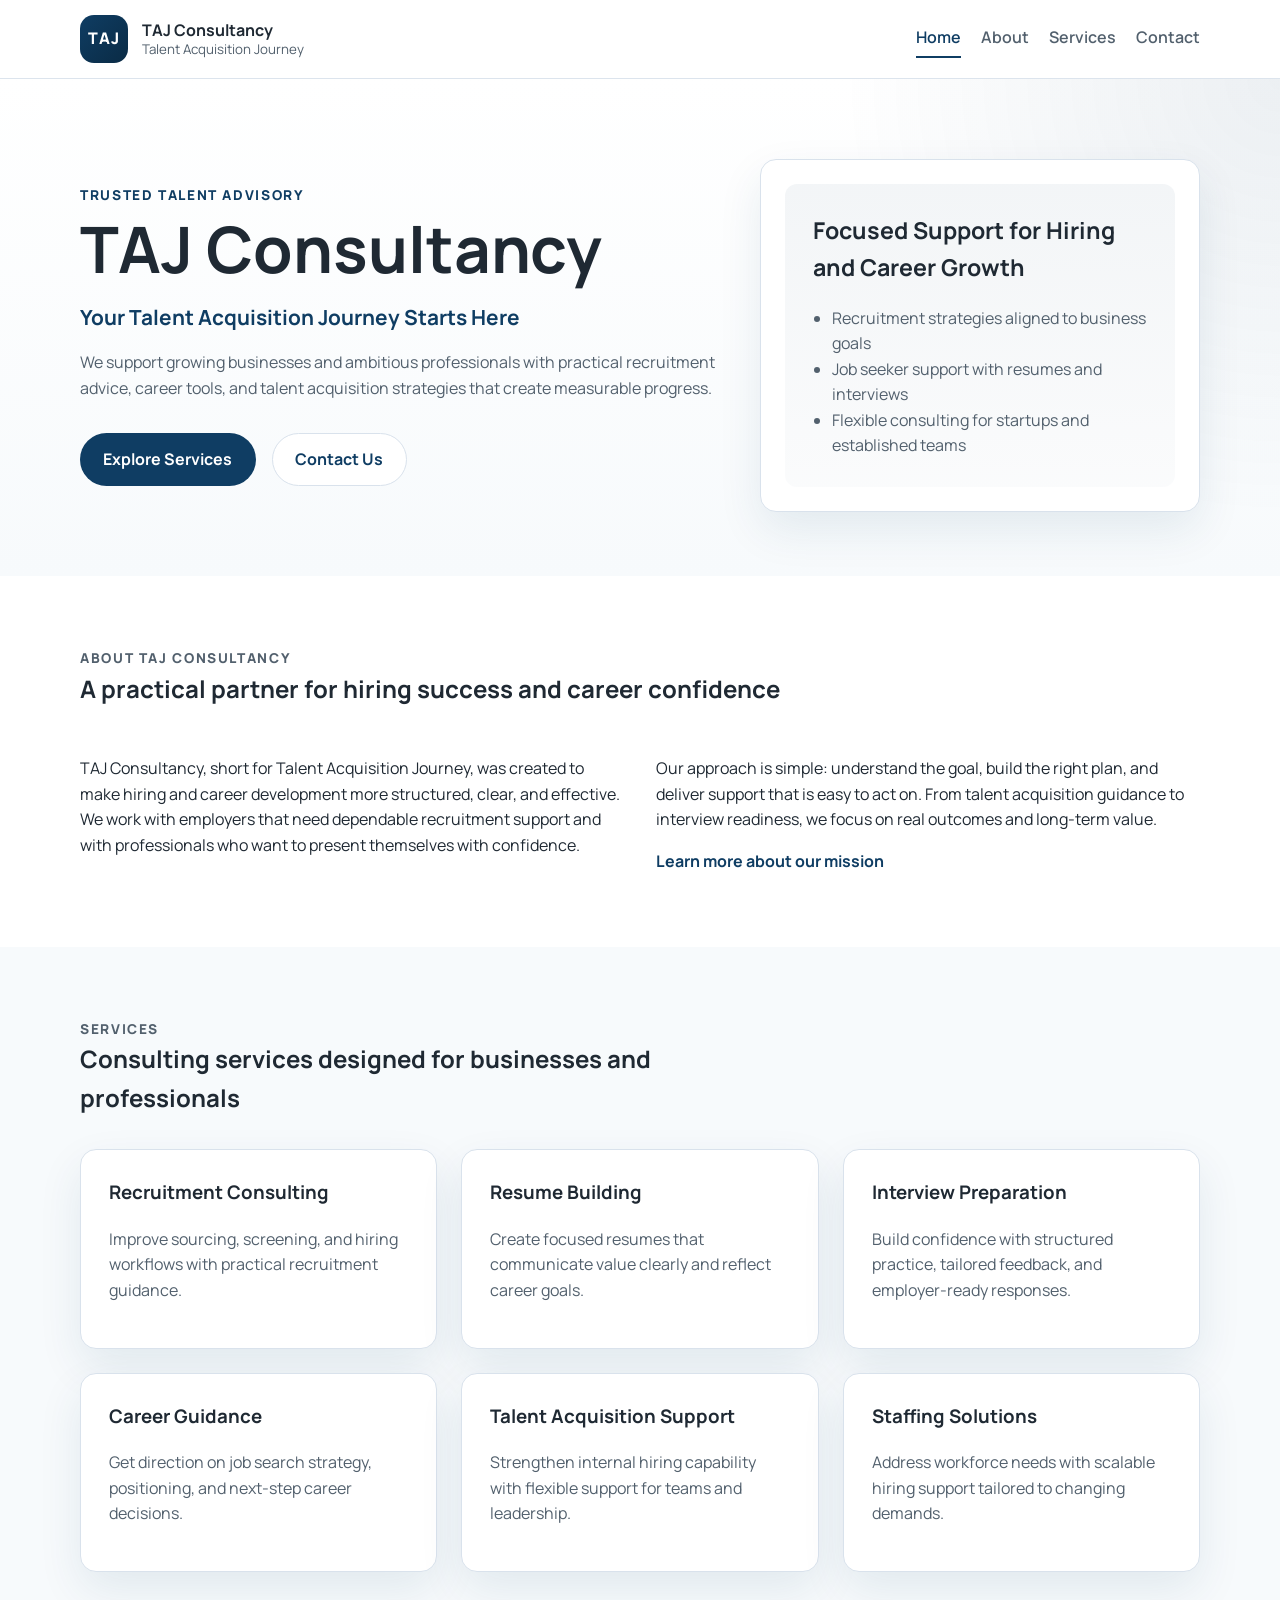
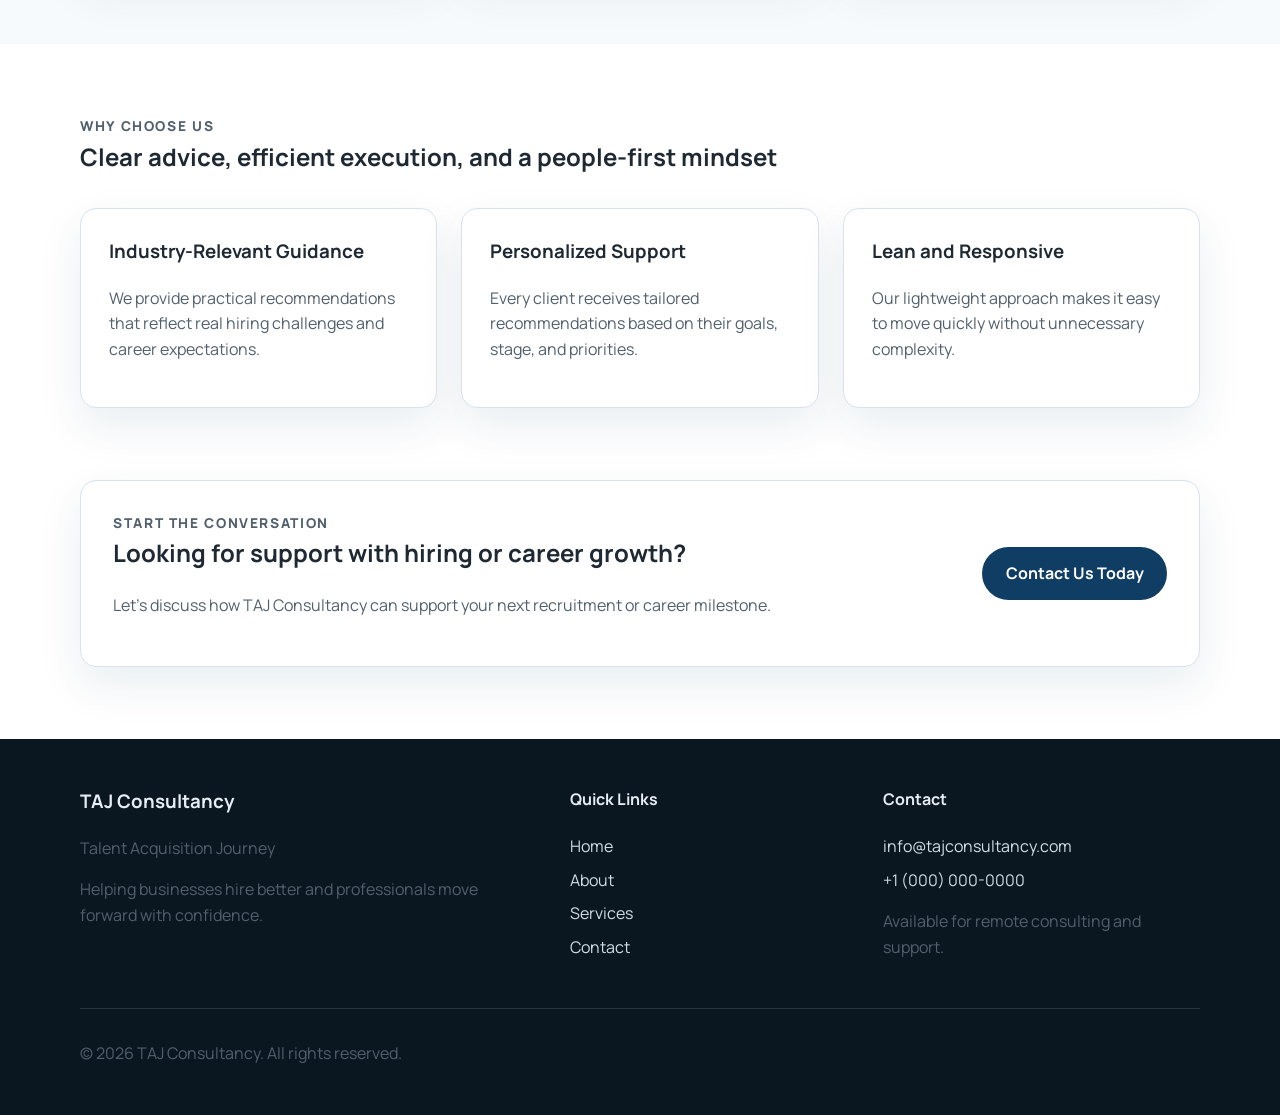
==== index.html @ 0a46c1c1 "Add TAJ Consultancy website" ====
<!DOCTYPE html>
<html lang="en">
<head>
  <meta charset="UTF-8">
  <meta name="viewport" content="width=device-width, initial-scale=1.0">
  <title>TAJ Consultancy | Talent Acquisition Journey</title>
  <meta name="description" content="TAJ Consultancy helps businesses and professionals move forward with recruitment consulting, resume building, interview preparation, career guidance, and staffing support.">
  <meta property="og:title" content="TAJ Consultancy | Talent Acquisition Journey">
  <meta property="og:description" content="Professional talent acquisition and career consulting services for employers and job seekers.">
  <meta property="og:type" content="website">
  <meta property="og:url" content="https://example.com/">
  <meta property="og:image" content="assets/images/og-image.svg">
  <link rel="icon" type="image/svg+xml" href="assets/images/favicon.svg">
  <link rel="preconnect" href="https://fonts.googleapis.com">
  <link rel="preconnect" href="https://fonts.gstatic.com" crossorigin>
  <link href="https://fonts.googleapis.com/css2?family=Manrope:wght@400;500;600;700;800&display=swap" rel="stylesheet">
  <link rel="stylesheet" href="css/style.css">
</head>
<body>
  <header class="site-header">
    <div class="container nav-wrapper">
      <a class="brand" href="index.html" aria-label="TAJ Consultancy home">
        <span class="brand-mark">TAJ</span>
        <span class="brand-text">
          <strong>TAJ Consultancy</strong>
          <small>Talent Acquisition Journey</small>
        </span>
      </a>

      <button class="nav-toggle" id="navToggle" aria-expanded="false" aria-controls="siteNav" aria-label="Open navigation">
        <span></span>
        <span></span>
        <span></span>
      </button>

      <nav class="site-nav" id="siteNav">
        <a class="active" href="index.html">Home</a>
        <a href="about.html">About</a>
        <a href="services.html">Services</a>
        <a href="contact.html">Contact</a>
      </nav>
    </div>
  </header>

  <main>
    <section class="hero-section">
      <div class="container hero-grid">
        <div class="hero-content">
          <p class="section-label">Trusted Talent Advisory</p>
          <h1>TAJ Consultancy</h1>
          <p class="hero-subtitle">Your Talent Acquisition Journey Starts Here</p>
          <p class="hero-text">
            We support growing businesses and ambitious professionals with practical recruitment advice, career tools, and talent acquisition strategies that create measurable progress.
          </p>
          <div class="hero-actions">
            <a class="btn btn-primary" href="services.html">Explore Services</a>
            <a class="btn btn-secondary" href="contact.html">Contact Us</a>
          </div>
        </div>

        <div class="hero-card">
          <div class="hero-card-inner">
            <h2>Focused Support for Hiring and Career Growth</h2>
            <ul class="feature-list">
              <li>Recruitment strategies aligned to business goals</li>
              <li>Job seeker support with resumes and interviews</li>
              <li>Flexible consulting for startups and established teams</li>
            </ul>
          </div>
        </div>
      </div>
    </section>

    <section class="section">
      <div class="container">
        <div class="section-heading">
          <p class="section-label">About TAJ Consultancy</p>
          <h2>A practical partner for hiring success and career confidence</h2>
        </div>
        <div class="two-column">
          <div>
            <p>
              TAJ Consultancy, short for Talent Acquisition Journey, was created to make hiring and career development more structured, clear, and effective. We work with employers that need dependable recruitment support and with professionals who want to present themselves with confidence.
            </p>
          </div>
          <div>
            <p>
              Our approach is simple: understand the goal, build the right plan, and deliver support that is easy to act on. From talent acquisition guidance to interview readiness, we focus on real outcomes and long-term value.
            </p>
            <a class="text-link" href="about.html">Learn more about our mission</a>
          </div>
        </div>
      </div>
    </section>

    <section class="section section-alt">
      <div class="container">
        <div class="section-heading">
          <p class="section-label">Services</p>
          <h2>Consulting services designed for businesses and professionals</h2>
        </div>
        <div class="card-grid">
          <article class="service-card">
            <h3>Recruitment Consulting</h3>
            <p>Improve sourcing, screening, and hiring workflows with practical recruitment guidance.</p>
          </article>
          <article class="service-card">
            <h3>Resume Building</h3>
            <p>Create focused resumes that communicate value clearly and reflect career goals.</p>
          </article>
          <article class="service-card">
            <h3>Interview Preparation</h3>
            <p>Build confidence with structured practice, tailored feedback, and employer-ready responses.</p>
          </article>
          <article class="service-card">
            <h3>Career Guidance</h3>
            <p>Get direction on job search strategy, positioning, and next-step career decisions.</p>
          </article>
          <article class="service-card">
            <h3>Talent Acquisition Support</h3>
            <p>Strengthen internal hiring capability with flexible support for teams and leadership.</p>
          </article>
          <article class="service-card">
            <h3>Staffing Solutions</h3>
            <p>Address workforce needs with scalable hiring support tailored to changing demands.</p>
          </article>
        </div>
      </div>
    </section>

    <section class="section">
      <div class="container">
        <div class="section-heading">
          <p class="section-label">Why Choose Us</p>
          <h2>Clear advice, efficient execution, and a people-first mindset</h2>
        </div>
        <div class="reasons-grid">
          <article class="reason-card">
            <h3>Industry-Relevant Guidance</h3>
            <p>We provide practical recommendations that reflect real hiring challenges and career expectations.</p>
          </article>
          <article class="reason-card">
            <h3>Personalized Support</h3>
            <p>Every client receives tailored recommendations based on their goals, stage, and priorities.</p>
          </article>
          <article class="reason-card">
            <h3>Lean and Responsive</h3>
            <p>Our lightweight approach makes it easy to move quickly without unnecessary complexity.</p>
          </article>
        </div>
      </div>
    </section>

    <section class="section cta-section">
      <div class="container cta-box">
        <div>
          <p class="section-label">Start the Conversation</p>
          <h2>Looking for support with hiring or career growth?</h2>
          <p>Let’s discuss how TAJ Consultancy can support your next recruitment or career milestone.</p>
        </div>
        <a class="btn btn-primary" href="contact.html">Contact Us Today</a>
      </div>
    </section>
  </main>

  <footer class="site-footer">
    <div class="container footer-grid">
      <div>
        <h3>TAJ Consultancy</h3>
        <p>Talent Acquisition Journey</p>
        <p>Helping businesses hire better and professionals move forward with confidence.</p>
      </div>
      <div>
        <h4>Quick Links</h4>
        <a href="index.html">Home</a>
        <a href="about.html">About</a>
        <a href="services.html">Services</a>
        <a href="contact.html">Contact</a>
      </div>
      <div>
        <h4>Contact</h4>
        <a href="mailto:info@tajconsultancy.com">info@tajconsultancy.com</a>
        <a href="tel:+10000000000">+1 (000) 000-0000</a>
        <p>Available for remote consulting and support.</p>
      </div>
    </div>
    <div class="container footer-bottom">
      <p>&copy; 2026 TAJ Consultancy. All rights reserved.</p>
    </div>
  </footer>

  <script src="js/script.js"></script>
</body>
</html>
---- css/style.css ----
:root {
  --color-primary: #0f3d63;
  --color-primary-dark: #0a2b45;
  --color-accent: #e8f1f8;
  --color-text: #1f2933;
  --color-text-soft: #52606d;
  --color-border: #d9e2ec;
  --color-surface: #ffffff;
  --color-surface-alt: #f7fafc;
  --color-footer: #0b1720;
  --shadow-soft: 0 18px 45px rgba(15, 61, 99, 0.09);
  --radius-md: 16px;
  --radius-sm: 10px;
  --container-width: 1120px;
}

*,
*::before,
*::after {
  box-sizing: border-box;
}

html {
  scroll-behavior: smooth;
}

body {
  margin: 0;
  font-family: "Manrope", sans-serif;
  color: var(--color-text);
  background: var(--color-surface);
  line-height: 1.6;
}

img {
  max-width: 100%;
  display: block;
}

a {
  color: inherit;
  text-decoration: none;
}

button,
input,
select,
textarea {
  font: inherit;
}

.container {
  width: min(100% - 2rem, var(--container-width));
  margin: 0 auto;
}

.site-header {
  position: sticky;
  top: 0;
  z-index: 1000;
  background: rgba(255, 255, 255, 0.96);
  backdrop-filter: blur(10px);
  border-bottom: 1px solid rgba(217, 226, 236, 0.9);
}

.nav-wrapper {
  display: flex;
  align-items: center;
  justify-content: space-between;
  min-height: 78px;
  gap: 1rem;
}

.brand {
  display: inline-flex;
  align-items: center;
  gap: 0.875rem;
}

.brand-mark {
  display: grid;
  place-items: center;
  width: 48px;
  height: 48px;
  border-radius: 14px;
  background: linear-gradient(135deg, var(--color-primary), var(--color-primary-dark));
  color: #fff;
  font-weight: 800;
  letter-spacing: 0.08em;
}

.brand-text {
  display: flex;
  flex-direction: column;
  line-height: 1.2;
}

.brand-text strong {
  font-size: 1rem;
}

.brand-text small {
  color: var(--color-text-soft);
}

.site-nav {
  display: flex;
  align-items: center;
  gap: 1.25rem;
}

.site-nav a {
  color: var(--color-text-soft);
  font-weight: 600;
  padding: 0.35rem 0;
  border-bottom: 2px solid transparent;
  transition: color 0.2s ease, border-color 0.2s ease;
}

.site-nav a:hover,
.site-nav a:focus-visible,
.site-nav a.active {
  color: var(--color-primary);
  border-color: var(--color-primary);
}

.nav-toggle {
  display: none;
  flex-direction: column;
  justify-content: center;
  gap: 4px;
  width: 46px;
  height: 46px;
  padding: 0;
  border: 1px solid var(--color-border);
  border-radius: 12px;
  background: #fff;
  cursor: pointer;
}

.nav-toggle span {
  width: 20px;
  height: 2px;
  margin: 0 auto;
  background: var(--color-primary);
}

.hero-section,
.page-hero {
  background:
    radial-gradient(circle at top right, rgba(15, 61, 99, 0.08), transparent 32%),
    linear-gradient(180deg, #ffffff 0%, #f7fafc 100%);
}

.hero-section {
  padding: 5rem 0 4rem;
}

.hero-grid {
  display: grid;
  grid-template-columns: 1.25fr 0.85fr;
  gap: 2rem;
  align-items: center;
}

.hero-content h1,
.page-hero h1 {
  margin: 0.5rem 0 1rem;
  font-size: clamp(2.25rem, 5vw, 4rem);
  line-height: 1.1;
}

.hero-subtitle {
  margin: 0 0 1rem;
  font-size: 1.3rem;
  font-weight: 700;
  color: var(--color-primary);
}

.hero-text,
.page-hero-text,
.section-heading p,
.content-card p,
.service-card p,
.reason-card p,
.cta-box p,
.site-footer p,
.form-note {
  color: var(--color-text-soft);
}

.hero-actions {
  display: flex;
  flex-wrap: wrap;
  gap: 1rem;
  margin-top: 2rem;
}

.btn {
  display: inline-flex;
  align-items: center;
  justify-content: center;
  min-height: 48px;
  padding: 0.8rem 1.4rem;
  border-radius: 999px;
  border: 1px solid transparent;
  font-weight: 700;
  transition: transform 0.2s ease, box-shadow 0.2s ease, background 0.2s ease;
}

.btn:hover,
.btn:focus-visible {
  transform: translateY(-1px);
  box-shadow: 0 10px 20px rgba(15, 61, 99, 0.12);
}

.btn-primary {
  background: var(--color-primary);
  color: #fff;
}

.btn-primary:hover,
.btn-primary:focus-visible {
  background: var(--color-primary-dark);
}

.btn-secondary {
  border-color: var(--color-border);
  background: #fff;
  color: var(--color-primary);
}

.hero-card,
.content-card,
.service-card,
.reason-card,
.cta-box,
.contact-form {
  background: #fff;
  border: 1px solid var(--color-border);
  border-radius: var(--radius-md);
  box-shadow: var(--shadow-soft);
}

.hero-card {
  padding: 1.5rem;
}

.hero-card-inner {
  padding: 1.75rem;
  border-radius: calc(var(--radius-md) - 4px);
  background: linear-gradient(180deg, rgba(15, 61, 99, 0.05), rgba(15, 61, 99, 0.02));
}

.hero-card h2 {
  margin-top: 0;
  font-size: 1.45rem;
}

.feature-list {
  margin: 1rem 0 0;
  padding-left: 1.2rem;
  color: var(--color-text-soft);
}

.section,
.page-hero {
  padding: 4.5rem 0;
}

.section-alt {
  background: var(--color-surface-alt);
}

.section-heading {
  max-width: 720px;
  margin-bottom: 2rem;
}

.section-heading h2,
.content-card h2,
.service-card h3,
.reason-card h3,
.cta-box h2,
.site-footer h3,
.site-footer h4 {
  margin-top: 0;
}

.section-label {
  margin: 0;
  font-size: 0.85rem;
  font-weight: 800;
  text-transform: uppercase;
  letter-spacing: 0.12em;
  color: var(--color-primary);
}

.two-column,
.contact-layout {
  display: grid;
  grid-template-columns: repeat(2, minmax(0, 1fr));
  gap: 2rem;
}

.card-grid,
.reasons-grid,
.service-detail-grid,
.content-grid {
  display: grid;
  gap: 1.5rem;
}

.card-grid,
.reasons-grid,
.service-detail-grid {
  grid-template-columns: repeat(3, minmax(0, 1fr));
}

.content-grid {
  grid-template-columns: repeat(2, minmax(0, 1fr));
}

.full-span {
  grid-column: 1 / -1;
}

.content-card,
.service-card,
.reason-card,
.contact-form {
  padding: 1.75rem;
}

.text-link {
  color: var(--color-primary);
  font-weight: 700;
}

.cta-section {
  padding-top: 0;
}

.cta-box {
  display: flex;
  align-items: center;
  justify-content: space-between;
  gap: 1.5rem;
  padding: 2rem;
}

.site-footer {
  background: var(--color-footer);
  color: #e5edf5;
  padding-top: 3rem;
}

.footer-grid {
  display: grid;
  grid-template-columns: 1.3fr 0.8fr 0.9fr;
  gap: 2rem;
  padding-bottom: 2rem;
}

.site-footer a {
  display: block;
  color: #d3dde7;
  margin-bottom: 0.5rem;
}

.footer-bottom {
  padding: 1rem 0 2rem;
  border-top: 1px solid rgba(211, 221, 231, 0.15);
}

.contact-list p {
  margin: 0 0 0.75rem;
}

.form-group {
  display: grid;
  gap: 0.45rem;
  margin-bottom: 1rem;
}

.form-group label {
  font-weight: 700;
}

.form-group input,
.form-group select,
.form-group textarea {
  width: 100%;
  padding: 0.85rem 1rem;
  border: 1px solid var(--color-border);
  border-radius: var(--radius-sm);
  background: #fff;
  color: var(--color-text);
}

.form-group input:focus,
.form-group select:focus,
.form-group textarea:focus {
  outline: 2px solid rgba(15, 61, 99, 0.18);
  border-color: var(--color-primary);
}

@media (max-width: 960px) {
  .hero-grid,
  .two-column,
  .contact-layout,
  .card-grid,
  .reasons-grid,
  .service-detail-grid,
  .content-grid,
  .footer-grid,
  .cta-box {
    grid-template-columns: 1fr;
  }

  .cta-box {
    display: grid;
  }
}

@media (max-width: 760px) {
  .nav-toggle {
    display: flex;
  }

  .site-nav {
    position: absolute;
    top: calc(100% + 1px);
    left: 1rem;
    right: 1rem;
    display: none;
    flex-direction: column;
    align-items: flex-start;
    gap: 0.8rem;
    padding: 1rem;
    background: #fff;
    border: 1px solid var(--color-border);
    border-radius: var(--radius-md);
    box-shadow: var(--shadow-soft);
  }

  .site-nav.is-open {
    display: flex;
  }

  .hero-section {
    padding-top: 4rem;
  }

  .section,
  .page-hero {
    padding: 3.5rem 0;
  }
}

@media (max-width: 540px) {
  .container {
    width: min(100% - 1.25rem, var(--container-width));
  }

  .hero-actions {
    flex-direction: column;
  }

  .btn {
    width: 100%;
  }
}
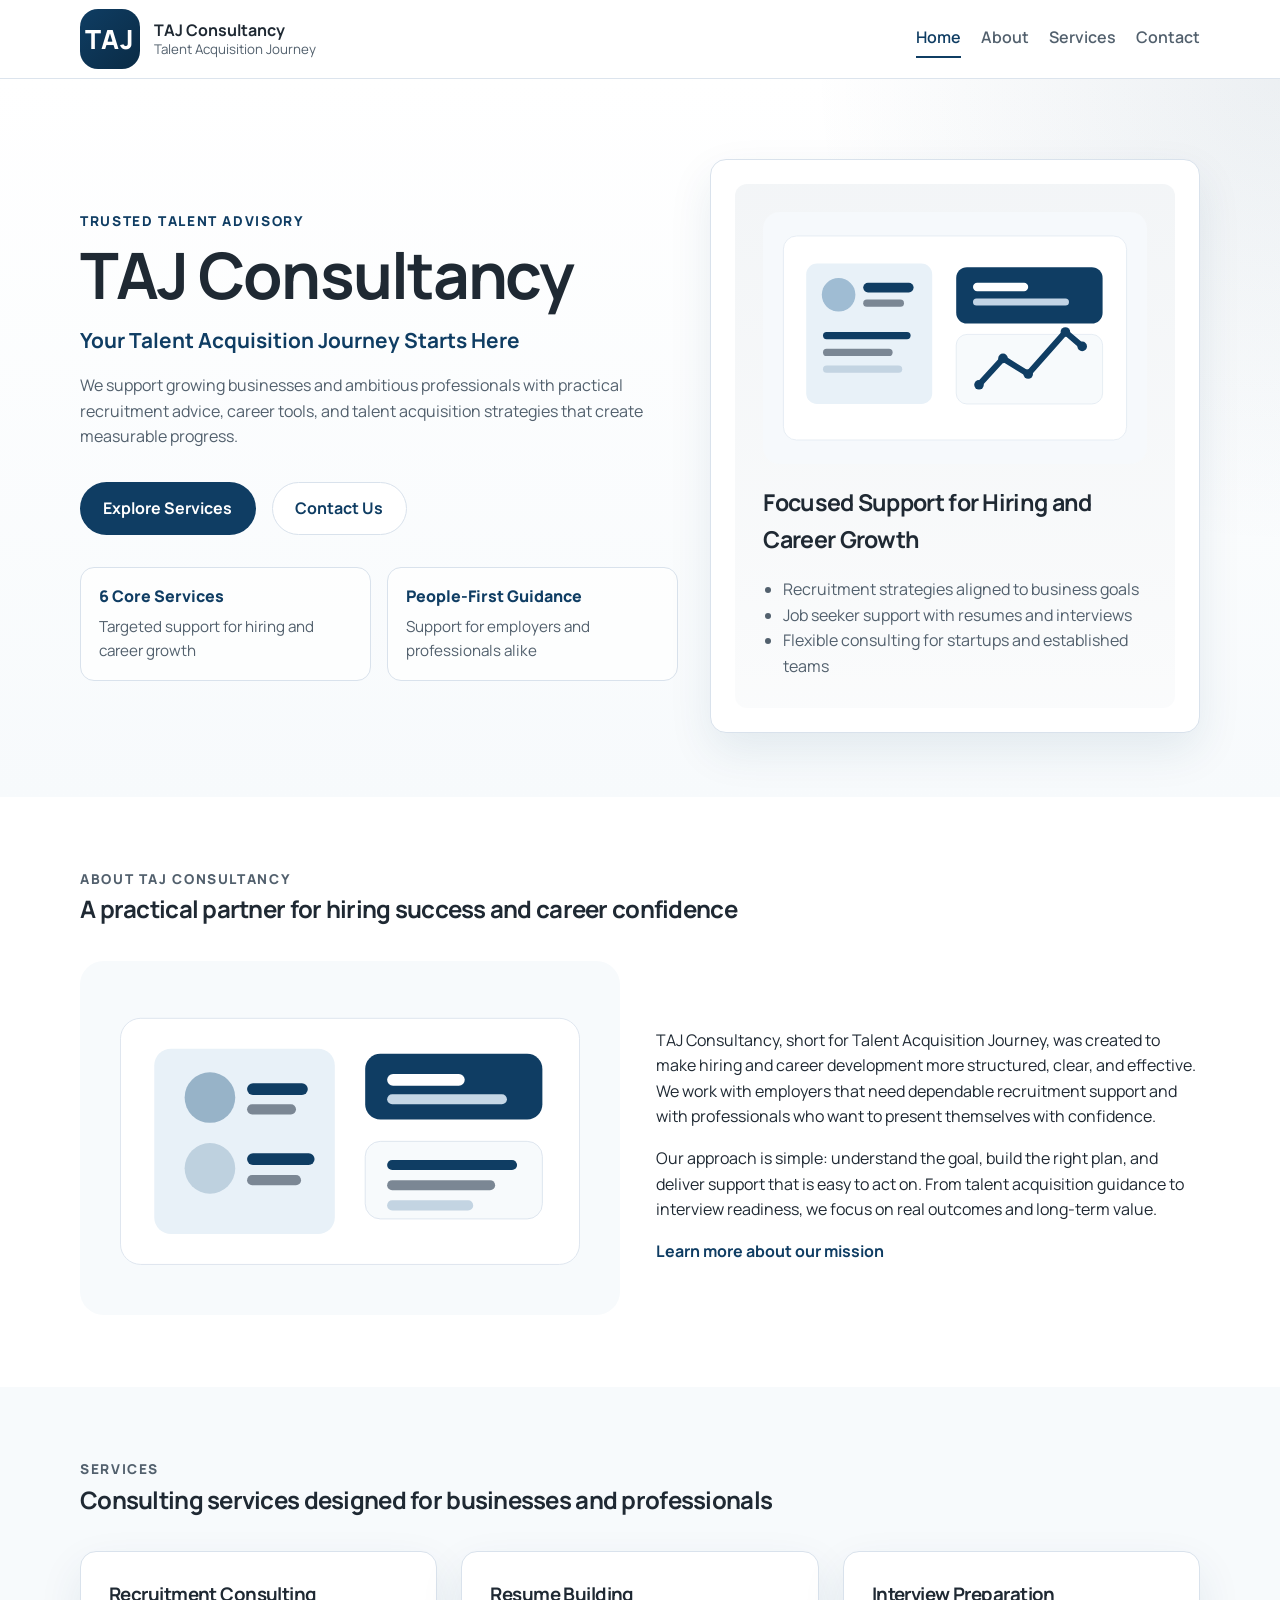
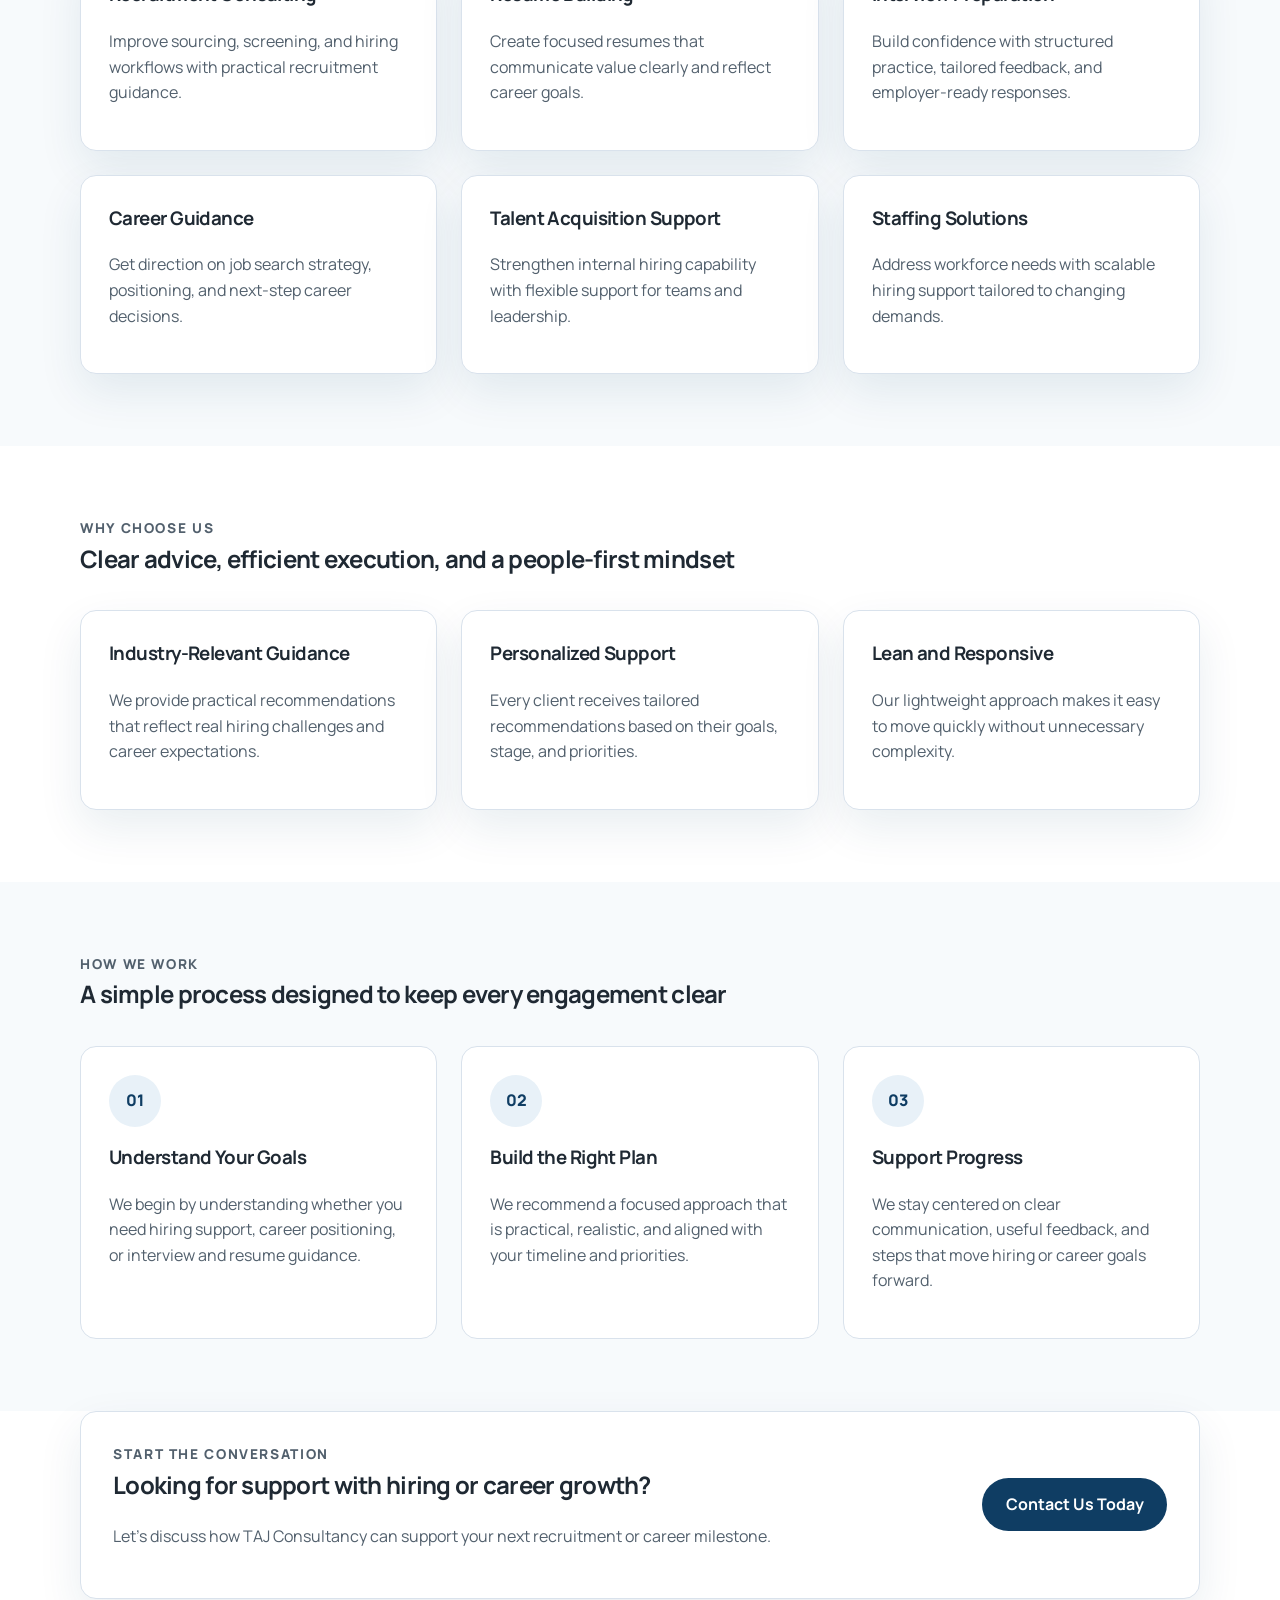
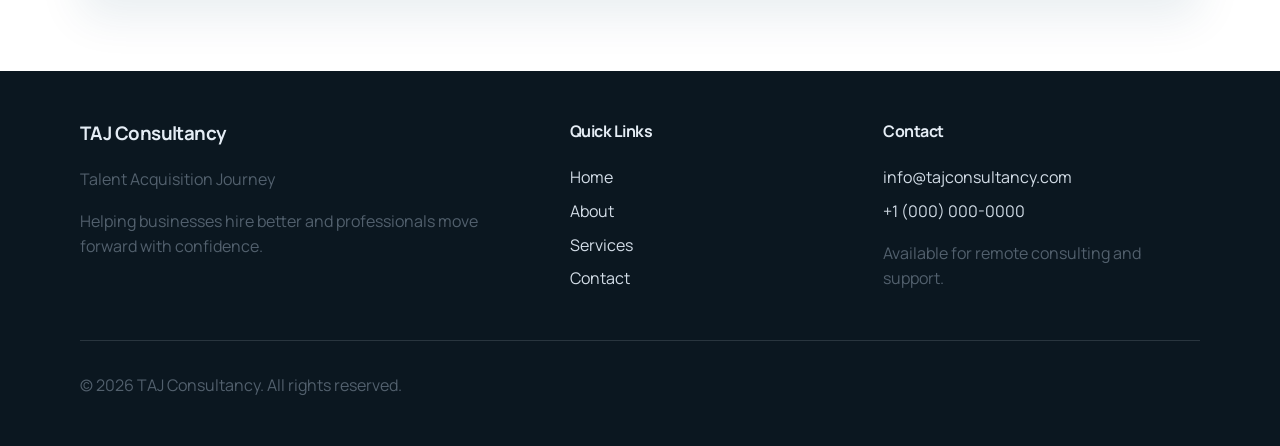
==== commit f5472953: "Improve site visuals and usability" ====
--- a/index.html
+++ b/index.html
@@ -56,10 +56,21 @@
             <a class="btn btn-primary" href="services.html">Explore Services</a>
             <a class="btn btn-secondary" href="contact.html">Contact Us</a>
           </div>
+          <div class="hero-stats" aria-label="Company highlights">
+            <div class="stat-item">
+              <strong>6 Core Services</strong>
+              <span>Targeted support for hiring and career growth</span>
+            </div>
+            <div class="stat-item">
+              <strong>People-First Guidance</strong>
+              <span>Support for employers and professionals alike</span>
+            </div>
+          </div>
         </div>
 
         <div class="hero-card">
           <div class="hero-card-inner">
+            <img class="section-illustration" src="assets/images/hero-consulting.svg" alt="Illustration of a recruitment and consulting discussion">
             <h2>Focused Support for Hiring and Career Growth</h2>
             <ul class="feature-list">
               <li>Recruitment strategies aligned to business goals</li>
@@ -79,11 +90,12 @@
         </div>
         <div class="two-column">
           <div>
+            <img class="inline-illustration" src="assets/images/about-team.svg" alt="Illustration of a consultant guiding a client through planning">
+          </div>
+          <div>
             <p>
               TAJ Consultancy, short for Talent Acquisition Journey, was created to make hiring and career development more structured, clear, and effective. We work with employers that need dependable recruitment support and with professionals who want to present themselves with confidence.
             </p>
-          </div>
-          <div>
             <p>
               Our approach is simple: understand the goal, build the right plan, and deliver support that is easy to act on. From talent acquisition guidance to interview readiness, we focus on real outcomes and long-term value.
             </p>
@@ -146,6 +158,32 @@
           <article class="reason-card">
             <h3>Lean and Responsive</h3>
             <p>Our lightweight approach makes it easy to move quickly without unnecessary complexity.</p>
+          </article>
+        </div>
+      </div>
+    </section>
+
+    <section class="section section-alt">
+      <div class="container">
+        <div class="section-heading">
+          <p class="section-label">How We Work</p>
+          <h2>A simple process designed to keep every engagement clear</h2>
+        </div>
+        <div class="steps-grid">
+          <article class="step-card">
+            <span class="step-number">01</span>
+            <h3>Understand Your Goals</h3>
+            <p>We begin by understanding whether you need hiring support, career positioning, or interview and resume guidance.</p>
+          </article>
+          <article class="step-card">
+            <span class="step-number">02</span>
+            <h3>Build the Right Plan</h3>
+            <p>We recommend a focused approach that is practical, realistic, and aligned with your timeline and priorities.</p>
+          </article>
+          <article class="step-card">
+            <span class="step-number">03</span>
+            <h3>Support Progress</h3>
+            <p>We stay centered on clear communication, useful feedback, and steps that move hiring or career goals forward.</p>
           </article>
         </div>
       </div>
@@ -156,7 +194,7 @@
         <div>
           <p class="section-label">Start the Conversation</p>
           <h2>Looking for support with hiring or career growth?</h2>
-          <p>Let’s discuss how TAJ Consultancy can support your next recruitment or career milestone.</p>
+          <p>Let's discuss how TAJ Consultancy can support your next recruitment or career milestone.</p>
         </div>
         <a class="btn btn-primary" href="contact.html">Contact Us Today</a>
       </div>
--- a/css/style.css
+++ b/css/style.css
@@ -32,6 +32,13 @@
   line-height: 1.6;
 }
 
+h1,
+h2,
+h3,
+h4 {
+  letter-spacing: -0.03em;
+}
+
 img {
   max-width: 100%;
   display: block;
@@ -80,13 +87,14 @@
 .brand-mark {
   display: grid;
   place-items: center;
-  width: 48px;
-  height: 48px;
-  border-radius: 14px;
+  width: 60px;
+  height: 60px;
+  border-radius: 18px;
   background: linear-gradient(135deg, var(--color-primary), var(--color-primary-dark));
   color: #fff;
   font-weight: 800;
-  letter-spacing: 0.08em;
+  font-size: 1.65rem;
+  letter-spacing: 0.04em;
 }
 
 .brand-text {
@@ -158,7 +166,7 @@
 
 .hero-grid {
   display: grid;
-  grid-template-columns: 1.25fr 0.85fr;
+  grid-template-columns: 1.1fr 0.9fr;
   gap: 2rem;
   align-items: center;
 }
@@ -166,8 +174,8 @@
 .hero-content h1,
 .page-hero h1 {
   margin: 0.5rem 0 1rem;
-  font-size: clamp(2.25rem, 5vw, 4rem);
-  line-height: 1.1;
+  font-size: clamp(2.4rem, 5vw, 4.6rem);
+  line-height: 1.05;
 }
 
 .hero-subtitle {
@@ -185,7 +193,8 @@
 .reason-card p,
 .cta-box p,
 .site-footer p,
-.form-note {
+.form-note,
+.step-card p {
   color: var(--color-text-soft);
 }
 
@@ -194,6 +203,34 @@
   flex-wrap: wrap;
   gap: 1rem;
   margin-top: 2rem;
+}
+
+.hero-stats {
+  display: grid;
+  grid-template-columns: repeat(2, minmax(0, 1fr));
+  gap: 1rem;
+  margin-top: 2rem;
+}
+
+.stat-item {
+  padding: 1rem 1.1rem;
+  background: rgba(255, 255, 255, 0.75);
+  border: 1px solid var(--color-border);
+  border-radius: 14px;
+}
+
+.stat-item strong,
+.card-kicker {
+  display: block;
+  font-weight: 800;
+  color: var(--color-primary);
+}
+
+.stat-item span {
+  display: block;
+  margin-top: 0.35rem;
+  color: var(--color-text-soft);
+  font-size: 0.95rem;
 }
 
 .btn {
@@ -257,10 +294,35 @@
   font-size: 1.45rem;
 }
 
+.section-illustration,
+.inline-illustration,
+.page-hero-illustration {
+  width: 100%;
+  height: auto;
+}
+
+.section-illustration {
+  margin-bottom: 1.25rem;
+  border-radius: 14px;
+}
+
+.inline-illustration,
+.page-hero-illustration {
+  max-width: 540px;
+}
+
+.page-hero-illustration {
+  margin-top: 2rem;
+}
+
 .feature-list {
   margin: 1rem 0 0;
   padding-left: 1.2rem;
   color: var(--color-text-soft);
+}
+
+.compact-list {
+  margin-top: 0.5rem;
 }
 
 .section,
@@ -283,7 +345,8 @@
 .reason-card h3,
 .cta-box h2,
 .site-footer h3,
-.site-footer h4 {
+.site-footer h4,
+.step-card h3 {
   margin-top: 0;
 }
 
@@ -301,19 +364,22 @@
   display: grid;
   grid-template-columns: repeat(2, minmax(0, 1fr));
   gap: 2rem;
+  align-items: center;
 }
 
 .card-grid,
 .reasons-grid,
 .service-detail-grid,
-.content-grid {
+.content-grid,
+.steps-grid {
   display: grid;
   gap: 1.5rem;
 }
 
 .card-grid,
 .reasons-grid,
-.service-detail-grid {
+.service-detail-grid,
+.steps-grid {
   grid-template-columns: repeat(3, minmax(0, 1fr));
 }
 
@@ -328,8 +394,28 @@
 .content-card,
 .service-card,
 .reason-card,
-.contact-form {
+.contact-form,
+.step-card {
   padding: 1.75rem;
+}
+
+.step-card {
+  background: #fff;
+  border: 1px solid var(--color-border);
+  border-radius: var(--radius-md);
+}
+
+.step-number {
+  display: inline-flex;
+  align-items: center;
+  justify-content: center;
+  min-width: 52px;
+  min-height: 52px;
+  border-radius: 50%;
+  background: var(--color-accent);
+  color: var(--color-primary);
+  font-weight: 800;
+  margin-bottom: 1rem;
 }
 
 .text-link {
@@ -375,6 +461,12 @@
 
 .contact-list p {
   margin: 0 0 0.75rem;
+}
+
+.contact-note {
+  margin-top: 1.5rem;
+  padding-top: 1.5rem;
+  border-top: 1px solid var(--color-border);
 }
 
 .form-group {
@@ -413,6 +505,7 @@
   .reasons-grid,
   .service-detail-grid,
   .content-grid,
+  .steps-grid,
   .footer-grid,
   .cta-box {
     grid-template-columns: 1fr;
@@ -456,6 +549,10 @@
   .page-hero {
     padding: 3.5rem 0;
   }
+
+  .hero-stats {
+    grid-template-columns: 1fr;
+  }
 }
 
 @media (max-width: 540px) {
@@ -470,4 +567,10 @@
   .btn {
     width: 100%;
   }
-}
+
+  .brand-mark {
+    width: 52px;
+    height: 52px;
+    font-size: 1.35rem;
+  }
+}
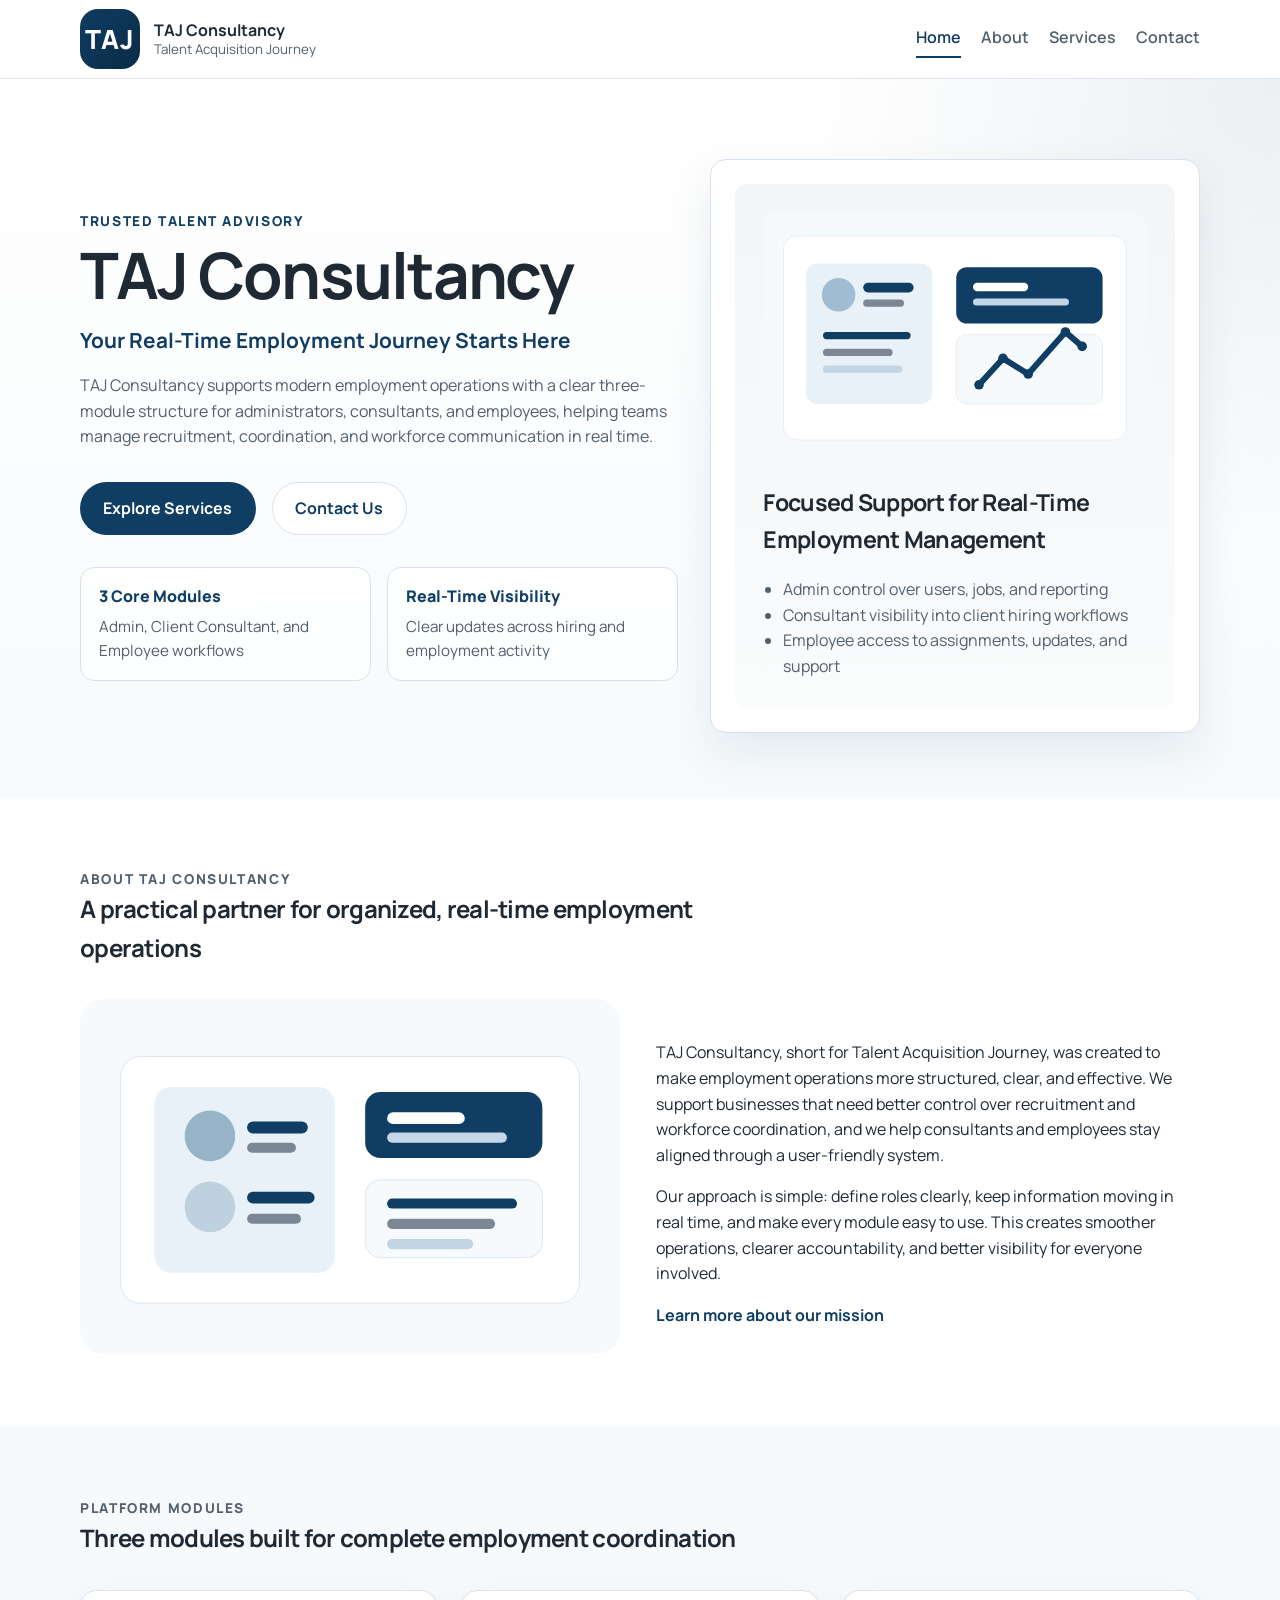
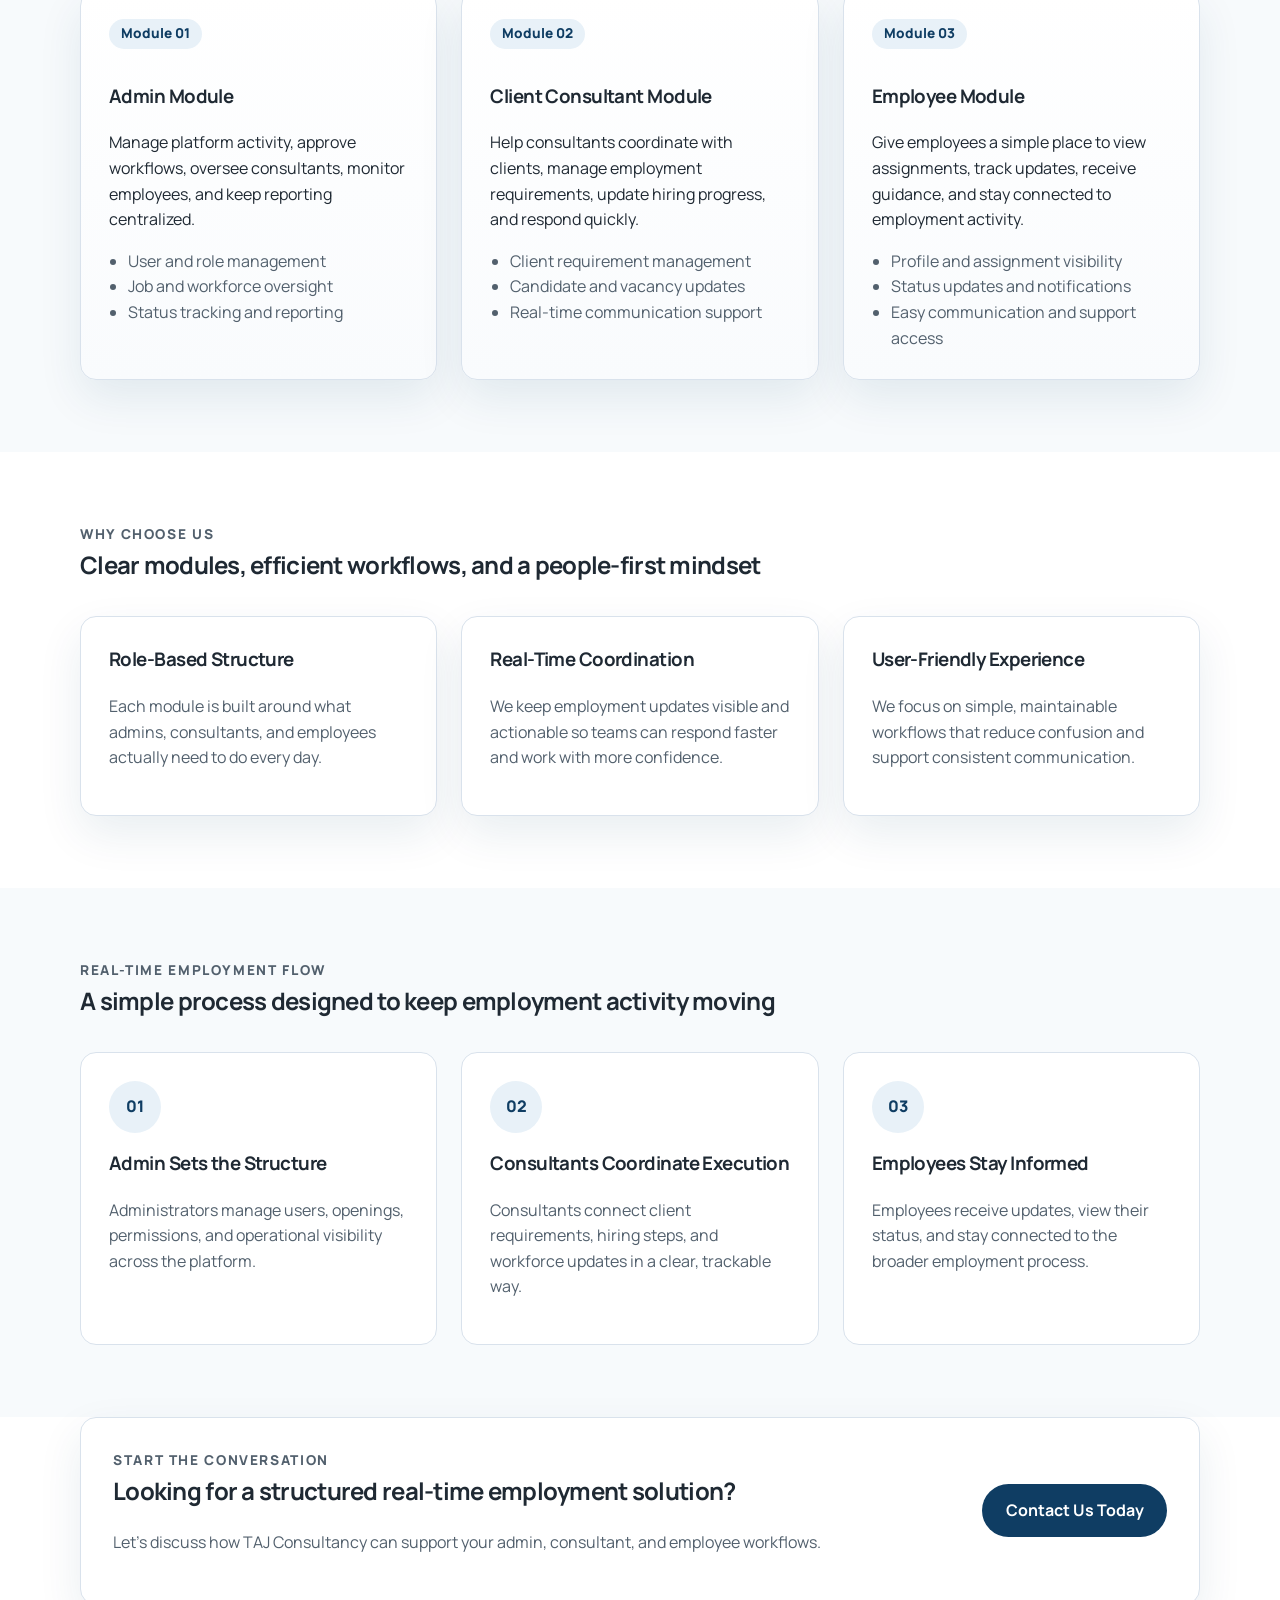
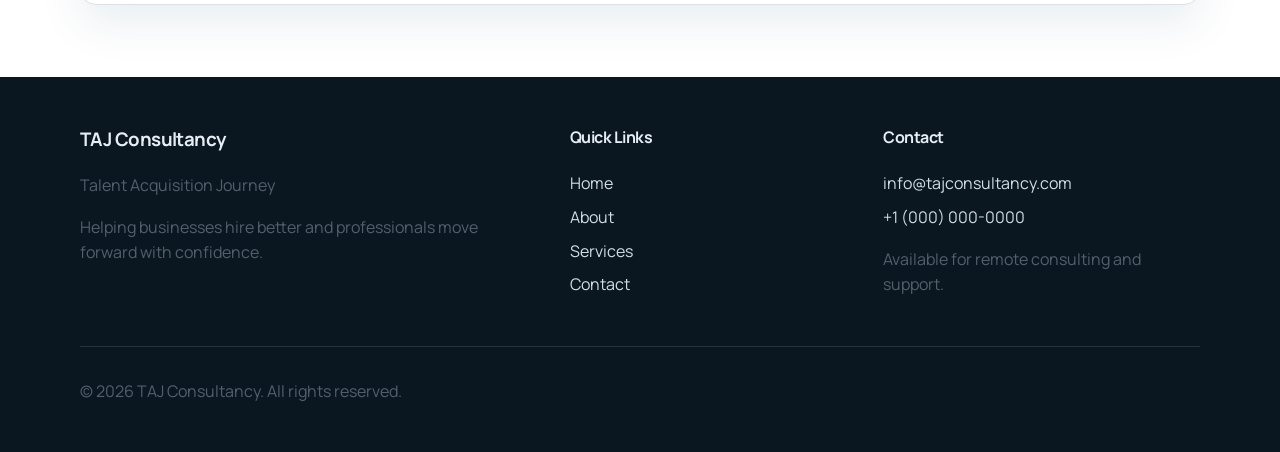
==== commit ee854ff0: "Refocus site on employment modules" ====
--- a/index.html
+++ b/index.html
@@ -3,10 +3,10 @@
 <head>
   <meta charset="UTF-8">
   <meta name="viewport" content="width=device-width, initial-scale=1.0">
-  <title>TAJ Consultancy | Talent Acquisition Journey</title>
-  <meta name="description" content="TAJ Consultancy helps businesses and professionals move forward with recruitment consulting, resume building, interview preparation, career guidance, and staffing support.">
-  <meta property="og:title" content="TAJ Consultancy | Talent Acquisition Journey">
-  <meta property="og:description" content="Professional talent acquisition and career consulting services for employers and job seekers.">
+  <title>TAJ Consultancy | Real-Time Employment Solutions</title>
+  <meta name="description" content="TAJ Consultancy delivers real-time employment solutions through Admin, Client Consultant, and Employee modules for structured hiring and workforce coordination.">
+  <meta property="og:title" content="TAJ Consultancy | Real-Time Employment Solutions">
+  <meta property="og:description" content="A structured employment platform with Admin, Client Consultant, and Employee modules.">
   <meta property="og:type" content="website">
   <meta property="og:url" content="https://example.com/">
   <meta property="og:image" content="assets/images/og-image.svg">
@@ -48,9 +48,9 @@
         <div class="hero-content">
           <p class="section-label">Trusted Talent Advisory</p>
           <h1>TAJ Consultancy</h1>
-          <p class="hero-subtitle">Your Talent Acquisition Journey Starts Here</p>
+          <p class="hero-subtitle">Your Real-Time Employment Journey Starts Here</p>
           <p class="hero-text">
-            We support growing businesses and ambitious professionals with practical recruitment advice, career tools, and talent acquisition strategies that create measurable progress.
+            TAJ Consultancy supports modern employment operations with a clear three-module structure for administrators, consultants, and employees, helping teams manage recruitment, coordination, and workforce communication in real time.
           </p>
           <div class="hero-actions">
             <a class="btn btn-primary" href="services.html">Explore Services</a>
@@ -58,12 +58,12 @@
           </div>
           <div class="hero-stats" aria-label="Company highlights">
             <div class="stat-item">
-              <strong>6 Core Services</strong>
-              <span>Targeted support for hiring and career growth</span>
+              <strong>3 Core Modules</strong>
+              <span>Admin, Client Consultant, and Employee workflows</span>
             </div>
             <div class="stat-item">
-              <strong>People-First Guidance</strong>
-              <span>Support for employers and professionals alike</span>
+              <strong>Real-Time Visibility</strong>
+              <span>Clear updates across hiring and employment activity</span>
             </div>
           </div>
         </div>
@@ -71,11 +71,11 @@
         <div class="hero-card">
           <div class="hero-card-inner">
             <img class="section-illustration" src="assets/images/hero-consulting.svg" alt="Illustration of a recruitment and consulting discussion">
-            <h2>Focused Support for Hiring and Career Growth</h2>
+            <h2>Focused Support for Real-Time Employment Management</h2>
             <ul class="feature-list">
-              <li>Recruitment strategies aligned to business goals</li>
-              <li>Job seeker support with resumes and interviews</li>
-              <li>Flexible consulting for startups and established teams</li>
+              <li>Admin control over users, jobs, and reporting</li>
+              <li>Consultant visibility into client hiring workflows</li>
+              <li>Employee access to assignments, updates, and support</li>
             </ul>
           </div>
         </div>
@@ -86,7 +86,7 @@
       <div class="container">
         <div class="section-heading">
           <p class="section-label">About TAJ Consultancy</p>
-          <h2>A practical partner for hiring success and career confidence</h2>
+          <h2>A practical partner for organized, real-time employment operations</h2>
         </div>
         <div class="two-column">
           <div>
@@ -94,10 +94,10 @@
           </div>
           <div>
             <p>
-              TAJ Consultancy, short for Talent Acquisition Journey, was created to make hiring and career development more structured, clear, and effective. We work with employers that need dependable recruitment support and with professionals who want to present themselves with confidence.
+              TAJ Consultancy, short for Talent Acquisition Journey, was created to make employment operations more structured, clear, and effective. We support businesses that need better control over recruitment and workforce coordination, and we help consultants and employees stay aligned through a user-friendly system.
             </p>
             <p>
-              Our approach is simple: understand the goal, build the right plan, and deliver support that is easy to act on. From talent acquisition guidance to interview readiness, we focus on real outcomes and long-term value.
+              Our approach is simple: define roles clearly, keep information moving in real time, and make every module easy to use. This creates smoother operations, clearer accountability, and better visibility for everyone involved.
             </p>
             <a class="text-link" href="about.html">Learn more about our mission</a>
           </div>
@@ -108,33 +108,39 @@
     <section class="section section-alt">
       <div class="container">
         <div class="section-heading">
-          <p class="section-label">Services</p>
-          <h2>Consulting services designed for businesses and professionals</h2>
-        </div>
-        <div class="card-grid">
-          <article class="service-card">
-            <h3>Recruitment Consulting</h3>
-            <p>Improve sourcing, screening, and hiring workflows with practical recruitment guidance.</p>
-          </article>
-          <article class="service-card">
-            <h3>Resume Building</h3>
-            <p>Create focused resumes that communicate value clearly and reflect career goals.</p>
-          </article>
-          <article class="service-card">
-            <h3>Interview Preparation</h3>
-            <p>Build confidence with structured practice, tailored feedback, and employer-ready responses.</p>
-          </article>
-          <article class="service-card">
-            <h3>Career Guidance</h3>
-            <p>Get direction on job search strategy, positioning, and next-step career decisions.</p>
-          </article>
-          <article class="service-card">
-            <h3>Talent Acquisition Support</h3>
-            <p>Strengthen internal hiring capability with flexible support for teams and leadership.</p>
-          </article>
-          <article class="service-card">
-            <h3>Staffing Solutions</h3>
-            <p>Address workforce needs with scalable hiring support tailored to changing demands.</p>
+          <p class="section-label">Platform Modules</p>
+          <h2>Three modules built for complete employment coordination</h2>
+        </div>
+        <div class="modules-grid">
+          <article class="module-card">
+            <span class="module-badge">Module 01</span>
+            <h3>Admin Module</h3>
+            <p>Manage platform activity, approve workflows, oversee consultants, monitor employees, and keep reporting centralized.</p>
+            <ul class="feature-list compact-list">
+              <li>User and role management</li>
+              <li>Job and workforce oversight</li>
+              <li>Status tracking and reporting</li>
+            </ul>
+          </article>
+          <article class="module-card">
+            <span class="module-badge">Module 02</span>
+            <h3>Client Consultant Module</h3>
+            <p>Help consultants coordinate with clients, manage employment requirements, update hiring progress, and respond quickly.</p>
+            <ul class="feature-list compact-list">
+              <li>Client requirement management</li>
+              <li>Candidate and vacancy updates</li>
+              <li>Real-time communication support</li>
+            </ul>
+          </article>
+          <article class="module-card">
+            <span class="module-badge">Module 03</span>
+            <h3>Employee Module</h3>
+            <p>Give employees a simple place to view assignments, track updates, receive guidance, and stay connected to employment activity.</p>
+            <ul class="feature-list compact-list">
+              <li>Profile and assignment visibility</li>
+              <li>Status updates and notifications</li>
+              <li>Easy communication and support access</li>
+            </ul>
           </article>
         </div>
       </div>
@@ -144,20 +150,20 @@
       <div class="container">
         <div class="section-heading">
           <p class="section-label">Why Choose Us</p>
-          <h2>Clear advice, efficient execution, and a people-first mindset</h2>
+          <h2>Clear modules, efficient workflows, and a people-first mindset</h2>
         </div>
         <div class="reasons-grid">
           <article class="reason-card">
-            <h3>Industry-Relevant Guidance</h3>
-            <p>We provide practical recommendations that reflect real hiring challenges and career expectations.</p>
+            <h3>Role-Based Structure</h3>
+            <p>Each module is built around what admins, consultants, and employees actually need to do every day.</p>
           </article>
           <article class="reason-card">
-            <h3>Personalized Support</h3>
-            <p>Every client receives tailored recommendations based on their goals, stage, and priorities.</p>
+            <h3>Real-Time Coordination</h3>
+            <p>We keep employment updates visible and actionable so teams can respond faster and work with more confidence.</p>
           </article>
           <article class="reason-card">
-            <h3>Lean and Responsive</h3>
-            <p>Our lightweight approach makes it easy to move quickly without unnecessary complexity.</p>
+            <h3>User-Friendly Experience</h3>
+            <p>We focus on simple, maintainable workflows that reduce confusion and support consistent communication.</p>
           </article>
         </div>
       </div>
@@ -166,24 +172,24 @@
     <section class="section section-alt">
       <div class="container">
         <div class="section-heading">
-          <p class="section-label">How We Work</p>
-          <h2>A simple process designed to keep every engagement clear</h2>
+          <p class="section-label">Real-Time Employment Flow</p>
+          <h2>A simple process designed to keep employment activity moving</h2>
         </div>
         <div class="steps-grid">
           <article class="step-card">
             <span class="step-number">01</span>
-            <h3>Understand Your Goals</h3>
-            <p>We begin by understanding whether you need hiring support, career positioning, or interview and resume guidance.</p>
+            <h3>Admin Sets the Structure</h3>
+            <p>Administrators manage users, openings, permissions, and operational visibility across the platform.</p>
           </article>
           <article class="step-card">
             <span class="step-number">02</span>
-            <h3>Build the Right Plan</h3>
-            <p>We recommend a focused approach that is practical, realistic, and aligned with your timeline and priorities.</p>
+            <h3>Consultants Coordinate Execution</h3>
+            <p>Consultants connect client requirements, hiring steps, and workforce updates in a clear, trackable way.</p>
           </article>
           <article class="step-card">
             <span class="step-number">03</span>
-            <h3>Support Progress</h3>
-            <p>We stay centered on clear communication, useful feedback, and steps that move hiring or career goals forward.</p>
+            <h3>Employees Stay Informed</h3>
+            <p>Employees receive updates, view their status, and stay connected to the broader employment process.</p>
           </article>
         </div>
       </div>
@@ -193,8 +199,8 @@
       <div class="container cta-box">
         <div>
           <p class="section-label">Start the Conversation</p>
-          <h2>Looking for support with hiring or career growth?</h2>
-          <p>Let's discuss how TAJ Consultancy can support your next recruitment or career milestone.</p>
+          <h2>Looking for a structured real-time employment solution?</h2>
+          <p>Let's discuss how TAJ Consultancy can support your admin, consultant, and employee workflows.</p>
         </div>
         <a class="btn btn-primary" href="contact.html">Contact Us Today</a>
       </div>
--- a/css/style.css
+++ b/css/style.css
@@ -272,7 +272,8 @@
 .service-card,
 .reason-card,
 .cta-box,
-.contact-form {
+.contact-form,
+.module-card {
   background: #fff;
   border: 1px solid var(--color-border);
   border-radius: var(--radius-md);
@@ -371,6 +372,7 @@
 .reasons-grid,
 .service-detail-grid,
 .content-grid,
+.modules-grid,
 .steps-grid {
   display: grid;
   gap: 1.5rem;
@@ -379,6 +381,7 @@
 .card-grid,
 .reasons-grid,
 .service-detail-grid,
+.modules-grid,
 .steps-grid {
   grid-template-columns: repeat(3, minmax(0, 1fr));
 }
@@ -395,8 +398,26 @@
 .service-card,
 .reason-card,
 .contact-form,
-.step-card {
+.step-card,
+.module-card {
   padding: 1.75rem;
+}
+
+.module-card {
+  background: linear-gradient(180deg, #ffffff 0%, #f9fbfd 100%);
+}
+
+.module-badge {
+  display: inline-flex;
+  align-items: center;
+  min-height: 30px;
+  padding: 0.2rem 0.75rem;
+  border-radius: 999px;
+  background: var(--color-accent);
+  color: var(--color-primary);
+  font-size: 0.85rem;
+  font-weight: 800;
+  margin-bottom: 0.9rem;
 }
 
 .step-card {
@@ -505,6 +526,7 @@
   .reasons-grid,
   .service-detail-grid,
   .content-grid,
+  .modules-grid,
   .steps-grid,
   .footer-grid,
   .cta-box {
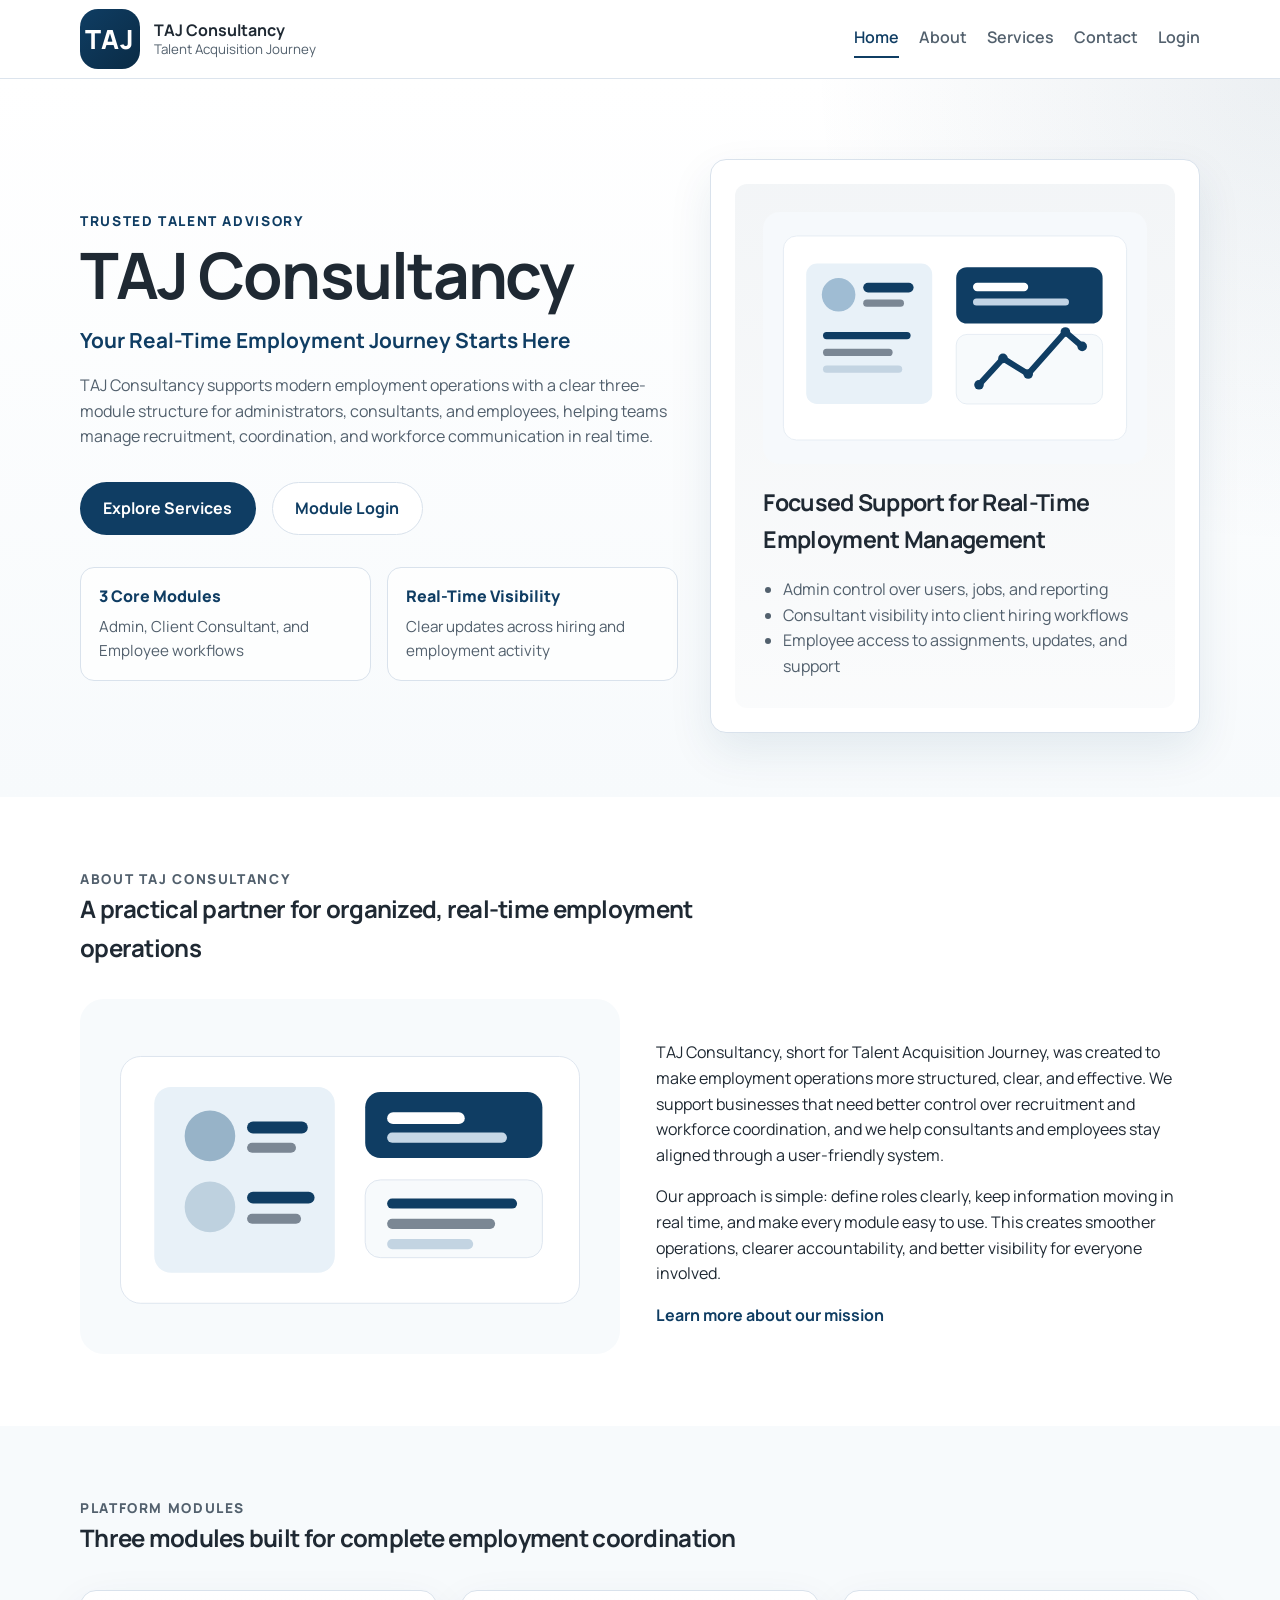
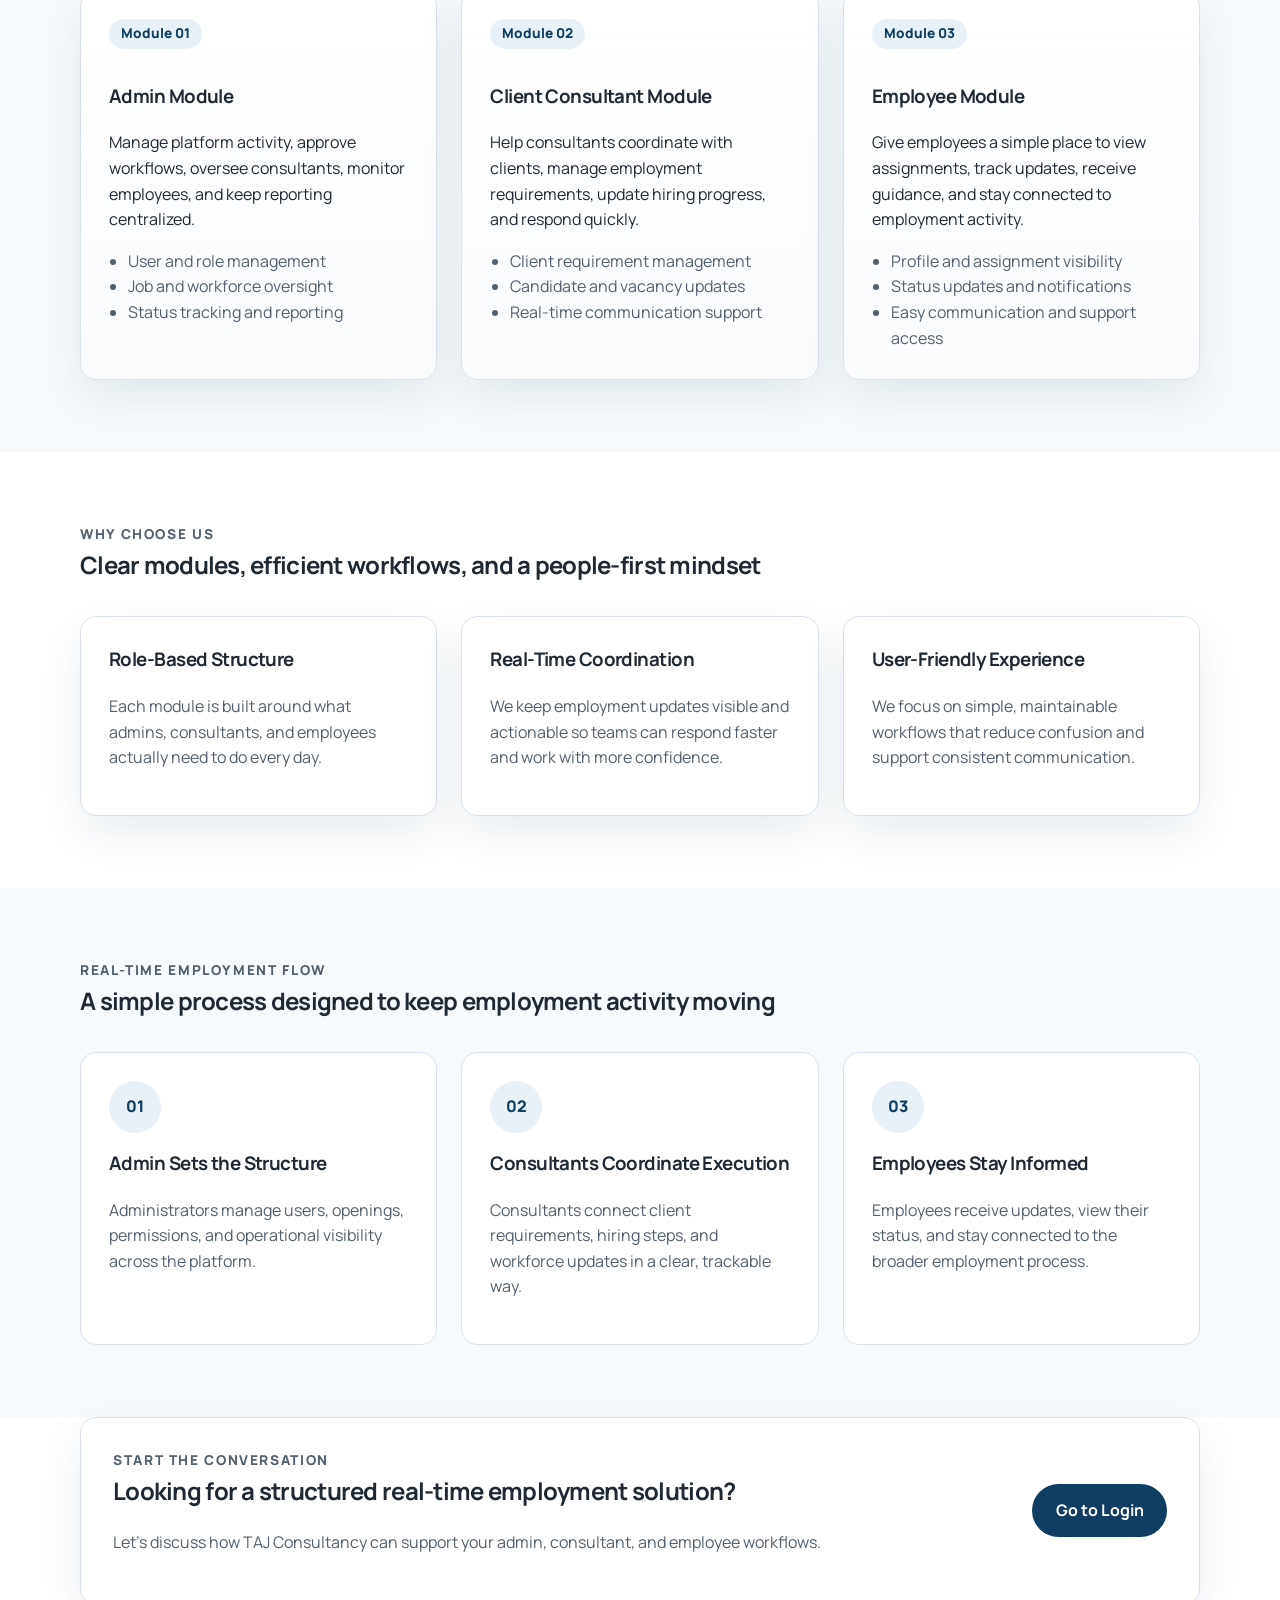
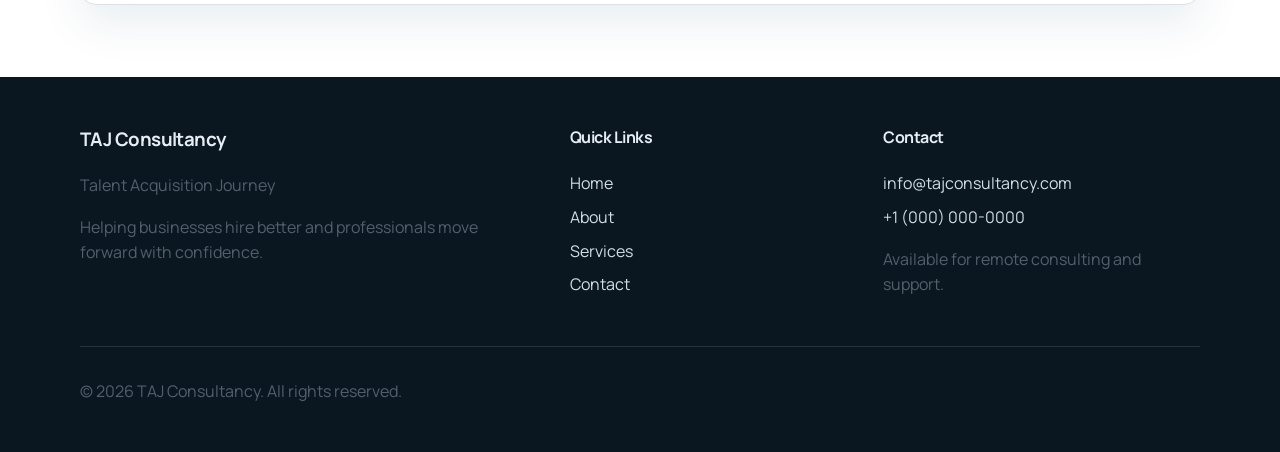
==== commit 59a96407: "Add role-based login flows" ====
--- a/index.html
+++ b/index.html
@@ -38,6 +38,7 @@
         <a href="about.html">About</a>
         <a href="services.html">Services</a>
         <a href="contact.html">Contact</a>
+        <a href="login.html">Login</a>
       </nav>
     </div>
   </header>
@@ -54,7 +55,7 @@
           </p>
           <div class="hero-actions">
             <a class="btn btn-primary" href="services.html">Explore Services</a>
-            <a class="btn btn-secondary" href="contact.html">Contact Us</a>
+            <a class="btn btn-secondary" href="login.html">Module Login</a>
           </div>
           <div class="hero-stats" aria-label="Company highlights">
             <div class="stat-item">
@@ -202,7 +203,7 @@
           <h2>Looking for a structured real-time employment solution?</h2>
           <p>Let's discuss how TAJ Consultancy can support your admin, consultant, and employee workflows.</p>
         </div>
-        <a class="btn btn-primary" href="contact.html">Contact Us Today</a>
+        <a class="btn btn-primary" href="login.html">Go to Login</a>
       </div>
     </section>
   </main>
--- a/css/style.css
+++ b/css/style.css
@@ -273,7 +273,11 @@
 .reason-card,
 .cta-box,
 .contact-form,
-.module-card {
+.module-card,
+.login-card,
+.dashboard-card,
+.login-form-card,
+.info-panel {
   background: #fff;
   border: 1px solid var(--color-border);
   border-radius: var(--radius-md);
@@ -314,6 +318,10 @@
 
 .page-hero-illustration {
   margin-top: 2rem;
+}
+
+.page-hero.compact-hero {
+  padding-bottom: 2.5rem;
 }
 
 .feature-list {
@@ -373,7 +381,10 @@
 .service-detail-grid,
 .content-grid,
 .modules-grid,
-.steps-grid {
+.steps-grid,
+.login-grid,
+.dashboard-grid,
+.portal-grid {
   display: grid;
   gap: 1.5rem;
 }
@@ -382,12 +393,19 @@
 .reasons-grid,
 .service-detail-grid,
 .modules-grid,
-.steps-grid {
+.steps-grid,
+.portal-grid {
   grid-template-columns: repeat(3, minmax(0, 1fr));
 }
 
 .content-grid {
   grid-template-columns: repeat(2, minmax(0, 1fr));
+}
+
+.login-grid,
+.dashboard-grid {
+  grid-template-columns: 1.1fr 0.9fr;
+  align-items: start;
 }
 
 .full-span {
@@ -399,7 +417,11 @@
 .reason-card,
 .contact-form,
 .step-card,
-.module-card {
+.module-card,
+.login-card,
+.dashboard-card,
+.login-form-card,
+.info-panel {
   padding: 1.75rem;
 }
 
@@ -418,6 +440,127 @@
   font-size: 0.85rem;
   font-weight: 800;
   margin-bottom: 0.9rem;
+}
+
+.login-card,
+.dashboard-card {
+  display: flex;
+  flex-direction: column;
+  gap: 0.9rem;
+}
+
+.login-card h3,
+.dashboard-card h3 {
+  margin: 0;
+}
+
+.eyebrow {
+  display: inline-block;
+  font-size: 0.85rem;
+  font-weight: 800;
+  letter-spacing: 0.08em;
+  text-transform: uppercase;
+  color: var(--color-primary);
+}
+
+.login-meta,
+.dashboard-meta {
+  color: var(--color-text-soft);
+  font-size: 0.95rem;
+}
+
+.portal-grid .btn {
+  width: fit-content;
+}
+
+.login-shell,
+.dashboard-shell {
+  padding: 2rem 0 4rem;
+}
+
+.login-form-card h1,
+.dashboard-overview h1 {
+  margin-top: 0.5rem;
+  margin-bottom: 0.75rem;
+  font-size: clamp(2rem, 4vw, 3rem);
+}
+
+.helper-text {
+  color: var(--color-text-soft);
+  margin: 0 0 1.25rem;
+}
+
+.login-note,
+.status-chip {
+  display: inline-flex;
+  align-items: center;
+  gap: 0.45rem;
+  min-height: 34px;
+  padding: 0.35rem 0.8rem;
+  border-radius: 999px;
+  background: var(--color-accent);
+  color: var(--color-primary);
+  font-size: 0.9rem;
+  font-weight: 700;
+}
+
+.login-note {
+  margin-top: 1rem;
+}
+
+.quick-links,
+.metric-grid,
+.activity-list {
+  display: grid;
+  gap: 1rem;
+}
+
+.metric-grid {
+  grid-template-columns: repeat(3, minmax(0, 1fr));
+}
+
+.metric-card {
+  padding: 1rem;
+  border: 1px solid var(--color-border);
+  border-radius: 14px;
+  background: linear-gradient(180deg, #ffffff 0%, #f8fbfd 100%);
+}
+
+.metric-card strong {
+  display: block;
+  font-size: 1.5rem;
+  color: var(--color-primary);
+}
+
+.metric-card span {
+  color: var(--color-text-soft);
+}
+
+.quick-link-card,
+.activity-item {
+  padding: 1rem 1.1rem;
+  border: 1px solid var(--color-border);
+  border-radius: 14px;
+  background: #fff;
+}
+
+.activity-item strong,
+.quick-link-card strong {
+  display: block;
+  margin-bottom: 0.25rem;
+}
+
+.muted-list {
+  margin: 0;
+  padding-left: 1.2rem;
+  color: var(--color-text-soft);
+}
+
+.role-actions {
+  display: flex;
+  flex-wrap: wrap;
+  gap: 0.8rem;
+  margin-top: 1rem;
 }
 
 .step-card {
@@ -528,8 +671,15 @@
   .content-grid,
   .modules-grid,
   .steps-grid,
+  .portal-grid,
   .footer-grid,
   .cta-box {
+    grid-template-columns: 1fr;
+  }
+
+  .login-grid,
+  .dashboard-grid,
+  .metric-grid {
     grid-template-columns: 1fr;
   }
 
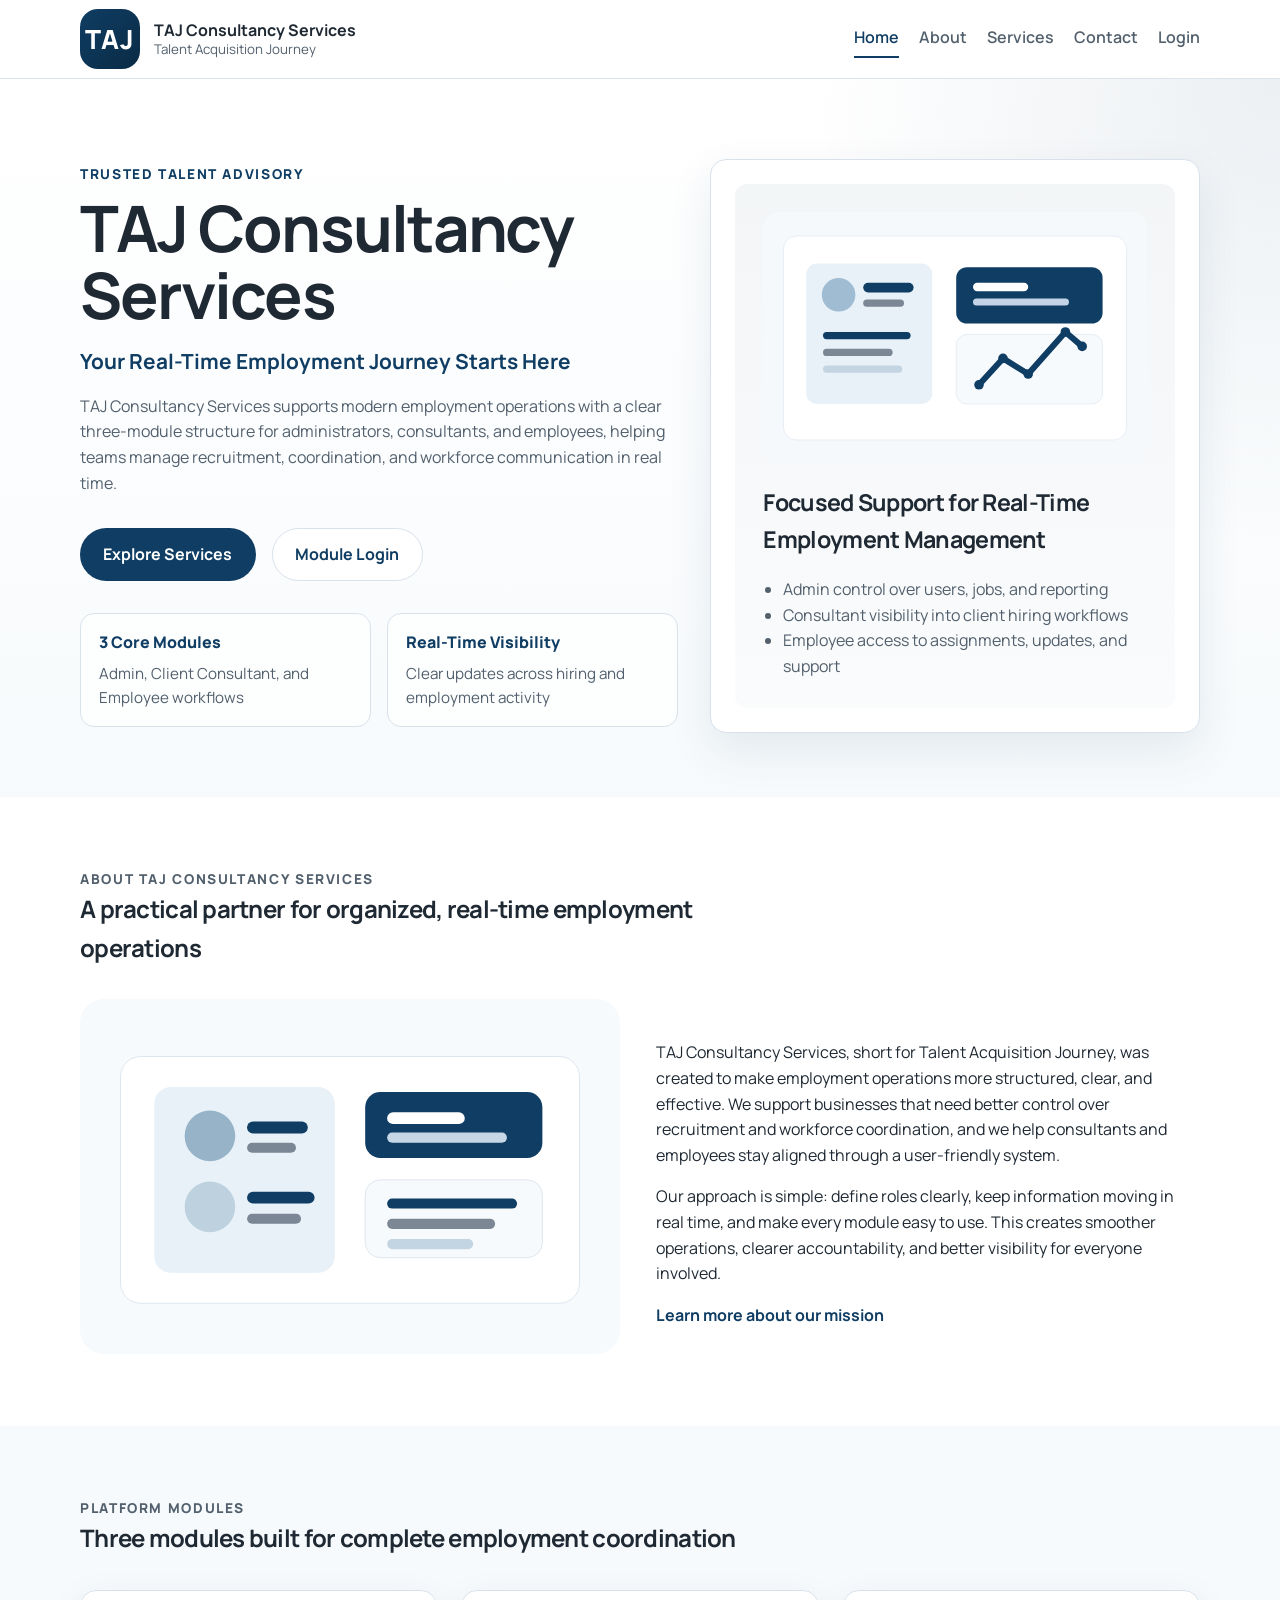
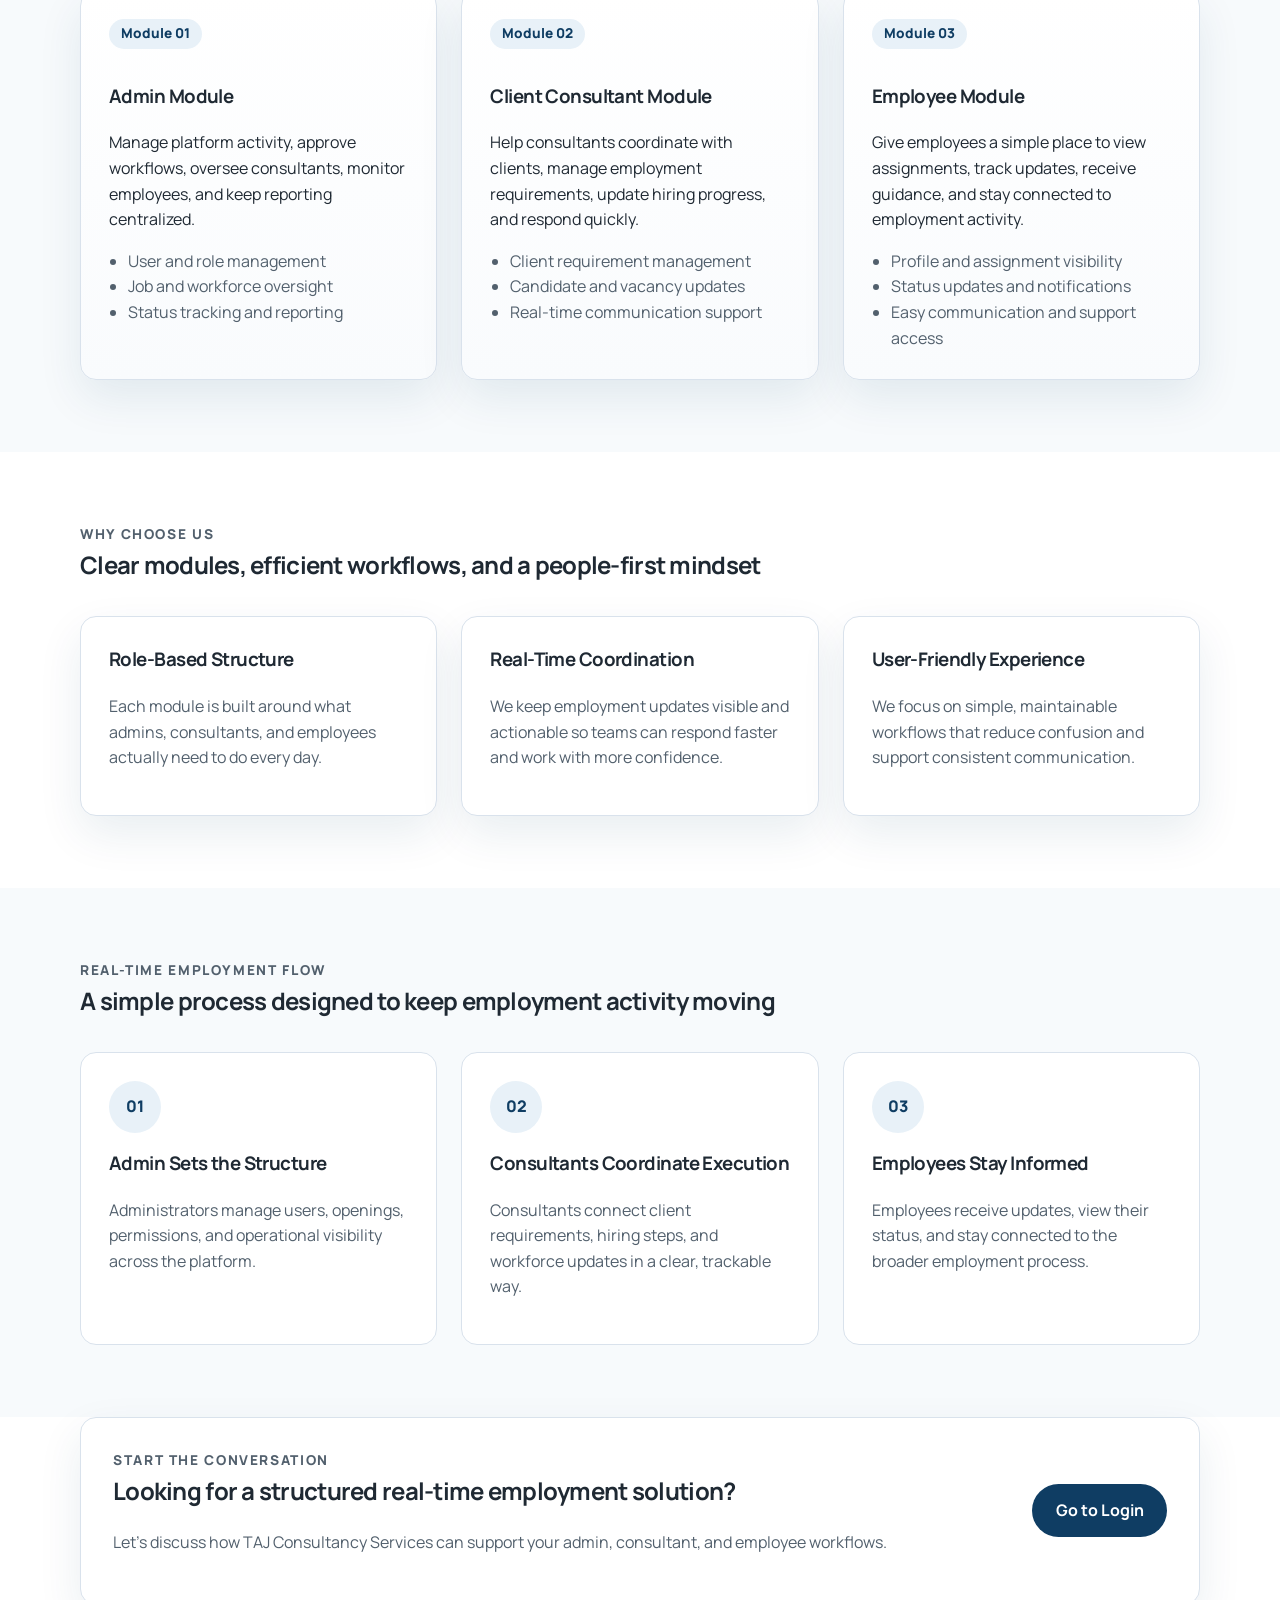
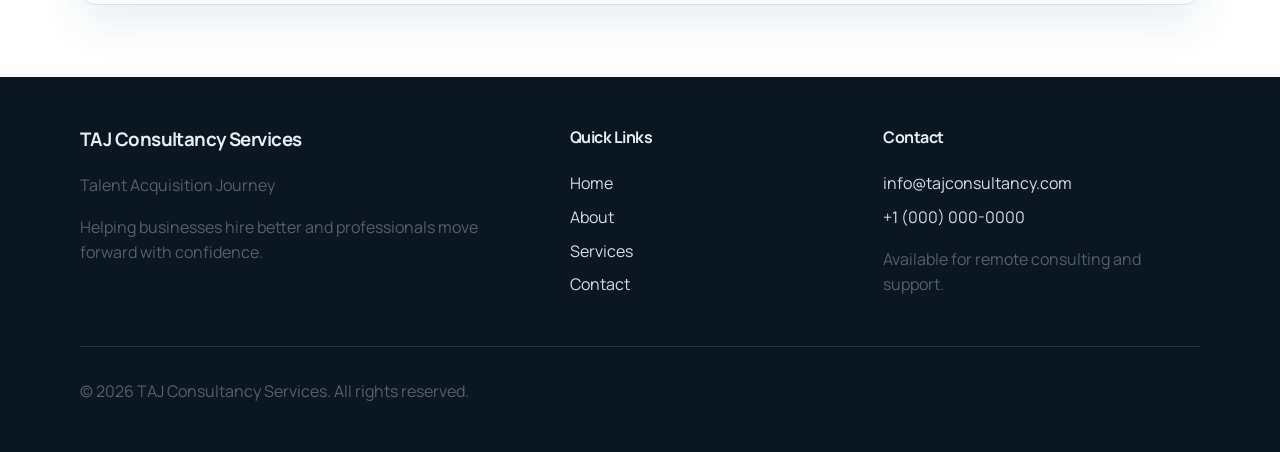
==== commit 0655c719: "Rename brand to TAJ Consultancy Services" ====
--- a/index.html
+++ b/index.html
@@ -3,9 +3,9 @@
 <head>
   <meta charset="UTF-8">
   <meta name="viewport" content="width=device-width, initial-scale=1.0">
-  <title>TAJ Consultancy | Real-Time Employment Solutions</title>
-  <meta name="description" content="TAJ Consultancy delivers real-time employment solutions through Admin, Client Consultant, and Employee modules for structured hiring and workforce coordination.">
-  <meta property="og:title" content="TAJ Consultancy | Real-Time Employment Solutions">
+  <title>TAJ Consultancy Services | Real-Time Employment Solutions</title>
+  <meta name="description" content="TAJ Consultancy Services delivers real-time employment solutions through Admin, Client Consultant, and Employee modules for structured hiring and workforce coordination.">
+  <meta property="og:title" content="TAJ Consultancy Services | Real-Time Employment Solutions">
   <meta property="og:description" content="A structured employment platform with Admin, Client Consultant, and Employee modules.">
   <meta property="og:type" content="website">
   <meta property="og:url" content="https://example.com/">
@@ -19,10 +19,10 @@
 <body>
   <header class="site-header">
     <div class="container nav-wrapper">
-      <a class="brand" href="index.html" aria-label="TAJ Consultancy home">
+      <a class="brand" href="index.html" aria-label="TAJ Consultancy Services home">
         <span class="brand-mark">TAJ</span>
         <span class="brand-text">
-          <strong>TAJ Consultancy</strong>
+          <strong>TAJ Consultancy Services</strong>
           <small>Talent Acquisition Journey</small>
         </span>
       </a>
@@ -48,10 +48,10 @@
       <div class="container hero-grid">
         <div class="hero-content">
           <p class="section-label">Trusted Talent Advisory</p>
-          <h1>TAJ Consultancy</h1>
+          <h1>TAJ Consultancy Services</h1>
           <p class="hero-subtitle">Your Real-Time Employment Journey Starts Here</p>
           <p class="hero-text">
-            TAJ Consultancy supports modern employment operations with a clear three-module structure for administrators, consultants, and employees, helping teams manage recruitment, coordination, and workforce communication in real time.
+            TAJ Consultancy Services supports modern employment operations with a clear three-module structure for administrators, consultants, and employees, helping teams manage recruitment, coordination, and workforce communication in real time.
           </p>
           <div class="hero-actions">
             <a class="btn btn-primary" href="services.html">Explore Services</a>
@@ -86,7 +86,7 @@
     <section class="section">
       <div class="container">
         <div class="section-heading">
-          <p class="section-label">About TAJ Consultancy</p>
+          <p class="section-label">About TAJ Consultancy Services</p>
           <h2>A practical partner for organized, real-time employment operations</h2>
         </div>
         <div class="two-column">
@@ -95,7 +95,7 @@
           </div>
           <div>
             <p>
-              TAJ Consultancy, short for Talent Acquisition Journey, was created to make employment operations more structured, clear, and effective. We support businesses that need better control over recruitment and workforce coordination, and we help consultants and employees stay aligned through a user-friendly system.
+              TAJ Consultancy Services, short for Talent Acquisition Journey, was created to make employment operations more structured, clear, and effective. We support businesses that need better control over recruitment and workforce coordination, and we help consultants and employees stay aligned through a user-friendly system.
             </p>
             <p>
               Our approach is simple: define roles clearly, keep information moving in real time, and make every module easy to use. This creates smoother operations, clearer accountability, and better visibility for everyone involved.
@@ -201,7 +201,7 @@
         <div>
           <p class="section-label">Start the Conversation</p>
           <h2>Looking for a structured real-time employment solution?</h2>
-          <p>Let's discuss how TAJ Consultancy can support your admin, consultant, and employee workflows.</p>
+          <p>Let's discuss how TAJ Consultancy Services can support your admin, consultant, and employee workflows.</p>
         </div>
         <a class="btn btn-primary" href="login.html">Go to Login</a>
       </div>
@@ -211,7 +211,7 @@
   <footer class="site-footer">
     <div class="container footer-grid">
       <div>
-        <h3>TAJ Consultancy</h3>
+        <h3>TAJ Consultancy Services</h3>
         <p>Talent Acquisition Journey</p>
         <p>Helping businesses hire better and professionals move forward with confidence.</p>
       </div>
@@ -230,7 +230,7 @@
       </div>
     </div>
     <div class="container footer-bottom">
-      <p>&copy; 2026 TAJ Consultancy. All rights reserved.</p>
+      <p>&copy; 2026 TAJ Consultancy Services. All rights reserved.</p>
     </div>
   </footer>
 
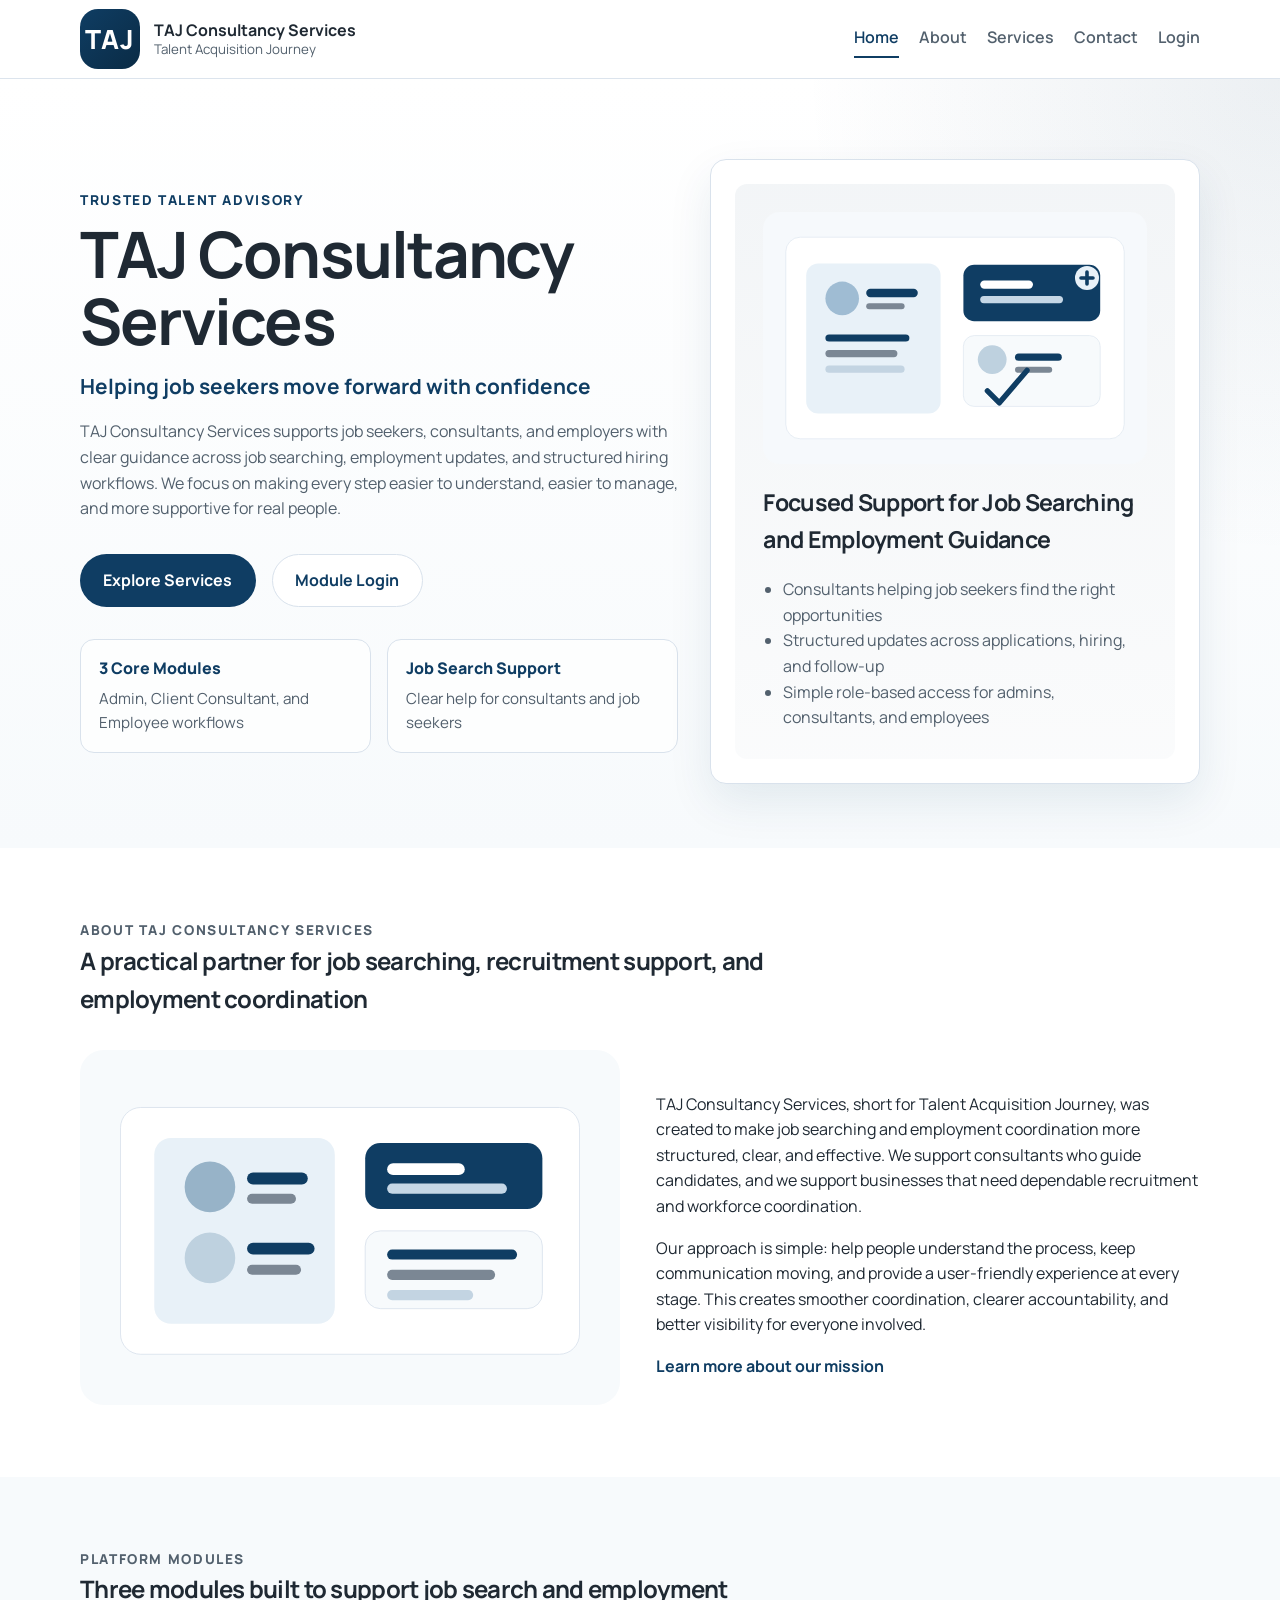
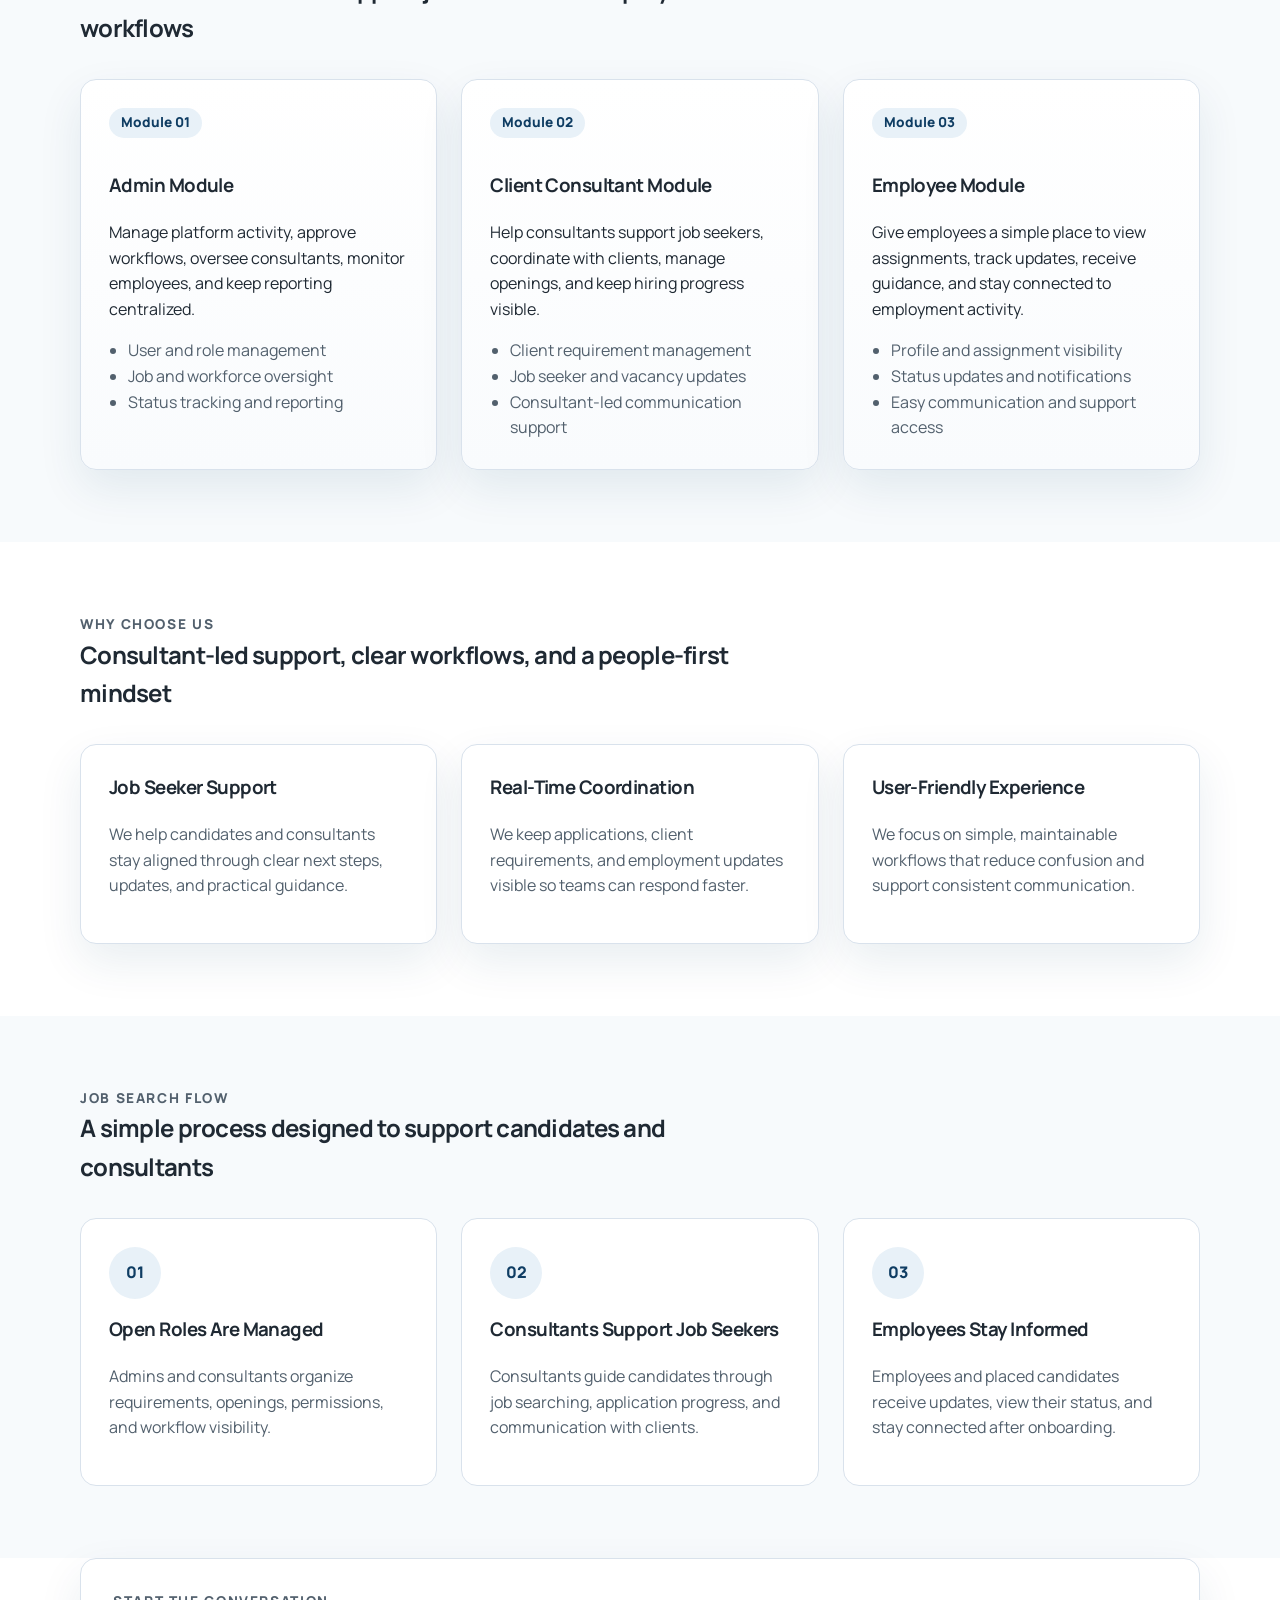
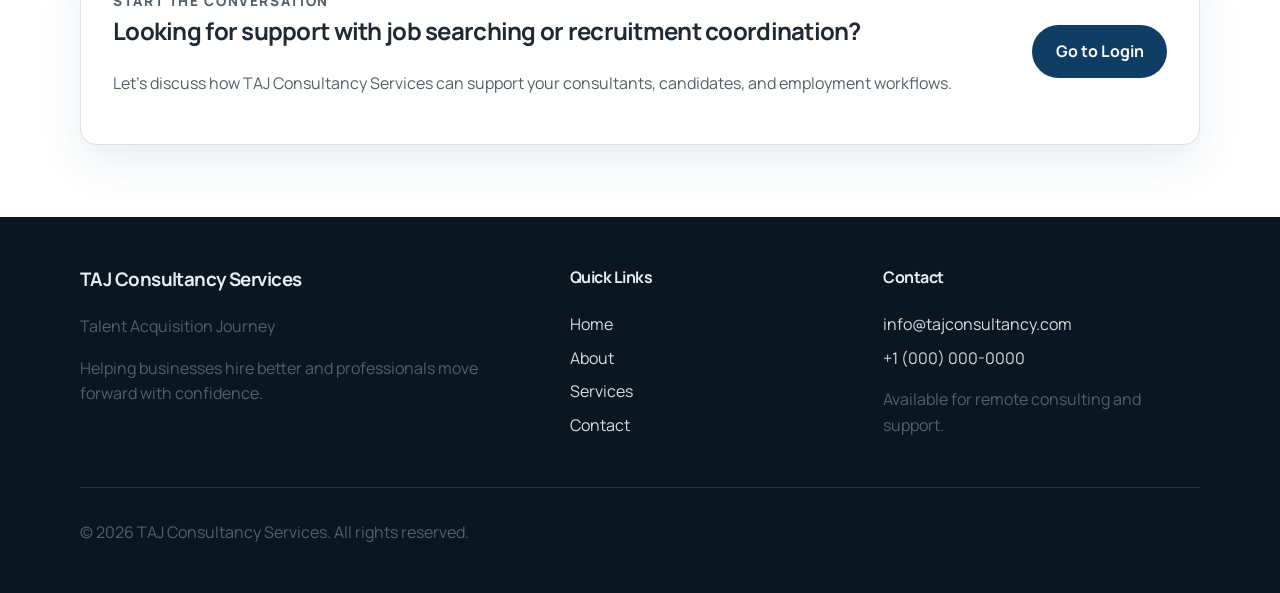
==== commit 8c408047: "Emphasize job search support content" ====
--- a/index.html
+++ b/index.html
@@ -3,10 +3,10 @@
 <head>
   <meta charset="UTF-8">
   <meta name="viewport" content="width=device-width, initial-scale=1.0">
-  <title>TAJ Consultancy Services | Real-Time Employment Solutions</title>
-  <meta name="description" content="TAJ Consultancy Services delivers real-time employment solutions through Admin, Client Consultant, and Employee modules for structured hiring and workforce coordination.">
-  <meta property="og:title" content="TAJ Consultancy Services | Real-Time Employment Solutions">
-  <meta property="og:description" content="A structured employment platform with Admin, Client Consultant, and Employee modules.">
+  <title>TAJ Consultancy Services | Job Search and Employment Support</title>
+  <meta name="description" content="TAJ Consultancy Services helps job seekers and employers with consultant-led job search support, employment coordination, and structured hiring workflows.">
+  <meta property="og:title" content="TAJ Consultancy Services | Job Search and Employment Support">
+  <meta property="og:description" content="Consultant-led support for job searching, employment updates, and structured workforce coordination.">
   <meta property="og:type" content="website">
   <meta property="og:url" content="https://example.com/">
   <meta property="og:image" content="assets/images/og-image.svg">
@@ -49,9 +49,9 @@
         <div class="hero-content">
           <p class="section-label">Trusted Talent Advisory</p>
           <h1>TAJ Consultancy Services</h1>
-          <p class="hero-subtitle">Your Real-Time Employment Journey Starts Here</p>
+          <p class="hero-subtitle">Helping job seekers move forward with confidence</p>
           <p class="hero-text">
-            TAJ Consultancy Services supports modern employment operations with a clear three-module structure for administrators, consultants, and employees, helping teams manage recruitment, coordination, and workforce communication in real time.
+            TAJ Consultancy Services supports job seekers, consultants, and employers with clear guidance across job searching, employment updates, and structured hiring workflows. We focus on making every step easier to understand, easier to manage, and more supportive for real people.
           </p>
           <div class="hero-actions">
             <a class="btn btn-primary" href="services.html">Explore Services</a>
@@ -63,20 +63,20 @@
               <span>Admin, Client Consultant, and Employee workflows</span>
             </div>
             <div class="stat-item">
-              <strong>Real-Time Visibility</strong>
-              <span>Clear updates across hiring and employment activity</span>
+              <strong>Job Search Support</strong>
+              <span>Clear help for consultants and job seekers</span>
             </div>
           </div>
         </div>
 
         <div class="hero-card">
           <div class="hero-card-inner">
-            <img class="section-illustration" src="assets/images/hero-consulting.svg" alt="Illustration of a recruitment and consulting discussion">
-            <h2>Focused Support for Real-Time Employment Management</h2>
+            <img class="section-illustration" src="assets/images/job-search-support.svg" alt="Illustration of a consultant helping a job seeker with opportunities and applications">
+            <h2>Focused Support for Job Searching and Employment Guidance</h2>
             <ul class="feature-list">
-              <li>Admin control over users, jobs, and reporting</li>
-              <li>Consultant visibility into client hiring workflows</li>
-              <li>Employee access to assignments, updates, and support</li>
+              <li>Consultants helping job seekers find the right opportunities</li>
+              <li>Structured updates across applications, hiring, and follow-up</li>
+              <li>Simple role-based access for admins, consultants, and employees</li>
             </ul>
           </div>
         </div>
@@ -87,18 +87,18 @@
       <div class="container">
         <div class="section-heading">
           <p class="section-label">About TAJ Consultancy Services</p>
-          <h2>A practical partner for organized, real-time employment operations</h2>
+          <h2>A practical partner for job searching, recruitment support, and employment coordination</h2>
         </div>
         <div class="two-column">
           <div>
-            <img class="inline-illustration" src="assets/images/about-team.svg" alt="Illustration of a consultant guiding a client through planning">
+            <img class="inline-illustration" src="assets/images/about-team.svg" alt="Illustration of a consultant helping candidates and clients plan next steps">
           </div>
           <div>
             <p>
-              TAJ Consultancy Services, short for Talent Acquisition Journey, was created to make employment operations more structured, clear, and effective. We support businesses that need better control over recruitment and workforce coordination, and we help consultants and employees stay aligned through a user-friendly system.
+              TAJ Consultancy Services, short for Talent Acquisition Journey, was created to make job searching and employment coordination more structured, clear, and effective. We support consultants who guide candidates, and we support businesses that need dependable recruitment and workforce coordination.
             </p>
             <p>
-              Our approach is simple: define roles clearly, keep information moving in real time, and make every module easy to use. This creates smoother operations, clearer accountability, and better visibility for everyone involved.
+              Our approach is simple: help people understand the process, keep communication moving, and provide a user-friendly experience at every stage. This creates smoother coordination, clearer accountability, and better visibility for everyone involved.
             </p>
             <a class="text-link" href="about.html">Learn more about our mission</a>
           </div>
@@ -110,7 +110,7 @@
       <div class="container">
         <div class="section-heading">
           <p class="section-label">Platform Modules</p>
-          <h2>Three modules built for complete employment coordination</h2>
+          <h2>Three modules built to support job search and employment workflows</h2>
         </div>
         <div class="modules-grid">
           <article class="module-card">
@@ -126,11 +126,11 @@
           <article class="module-card">
             <span class="module-badge">Module 02</span>
             <h3>Client Consultant Module</h3>
-            <p>Help consultants coordinate with clients, manage employment requirements, update hiring progress, and respond quickly.</p>
+            <p>Help consultants support job seekers, coordinate with clients, manage openings, and keep hiring progress visible.</p>
             <ul class="feature-list compact-list">
               <li>Client requirement management</li>
-              <li>Candidate and vacancy updates</li>
-              <li>Real-time communication support</li>
+              <li>Job seeker and vacancy updates</li>
+              <li>Consultant-led communication support</li>
             </ul>
           </article>
           <article class="module-card">
@@ -151,16 +151,16 @@
       <div class="container">
         <div class="section-heading">
           <p class="section-label">Why Choose Us</p>
-          <h2>Clear modules, efficient workflows, and a people-first mindset</h2>
+          <h2>Consultant-led support, clear workflows, and a people-first mindset</h2>
         </div>
         <div class="reasons-grid">
           <article class="reason-card">
-            <h3>Role-Based Structure</h3>
-            <p>Each module is built around what admins, consultants, and employees actually need to do every day.</p>
+            <h3>Job Seeker Support</h3>
+            <p>We help candidates and consultants stay aligned through clear next steps, updates, and practical guidance.</p>
           </article>
           <article class="reason-card">
             <h3>Real-Time Coordination</h3>
-            <p>We keep employment updates visible and actionable so teams can respond faster and work with more confidence.</p>
+            <p>We keep applications, client requirements, and employment updates visible so teams can respond faster.</p>
           </article>
           <article class="reason-card">
             <h3>User-Friendly Experience</h3>
@@ -173,24 +173,24 @@
     <section class="section section-alt">
       <div class="container">
         <div class="section-heading">
-          <p class="section-label">Real-Time Employment Flow</p>
-          <h2>A simple process designed to keep employment activity moving</h2>
+          <p class="section-label">Job Search Flow</p>
+          <h2>A simple process designed to support candidates and consultants</h2>
         </div>
         <div class="steps-grid">
           <article class="step-card">
             <span class="step-number">01</span>
-            <h3>Admin Sets the Structure</h3>
-            <p>Administrators manage users, openings, permissions, and operational visibility across the platform.</p>
+            <h3>Open Roles Are Managed</h3>
+            <p>Admins and consultants organize requirements, openings, permissions, and workflow visibility.</p>
           </article>
           <article class="step-card">
             <span class="step-number">02</span>
-            <h3>Consultants Coordinate Execution</h3>
-            <p>Consultants connect client requirements, hiring steps, and workforce updates in a clear, trackable way.</p>
+            <h3>Consultants Support Job Seekers</h3>
+            <p>Consultants guide candidates through job searching, application progress, and communication with clients.</p>
           </article>
           <article class="step-card">
             <span class="step-number">03</span>
             <h3>Employees Stay Informed</h3>
-            <p>Employees receive updates, view their status, and stay connected to the broader employment process.</p>
+            <p>Employees and placed candidates receive updates, view their status, and stay connected after onboarding.</p>
           </article>
         </div>
       </div>
@@ -200,8 +200,8 @@
       <div class="container cta-box">
         <div>
           <p class="section-label">Start the Conversation</p>
-          <h2>Looking for a structured real-time employment solution?</h2>
-          <p>Let's discuss how TAJ Consultancy Services can support your admin, consultant, and employee workflows.</p>
+          <h2>Looking for support with job searching or recruitment coordination?</h2>
+          <p>Let's discuss how TAJ Consultancy Services can support your consultants, candidates, and employment workflows.</p>
         </div>
         <a class="btn btn-primary" href="login.html">Go to Login</a>
       </div>
